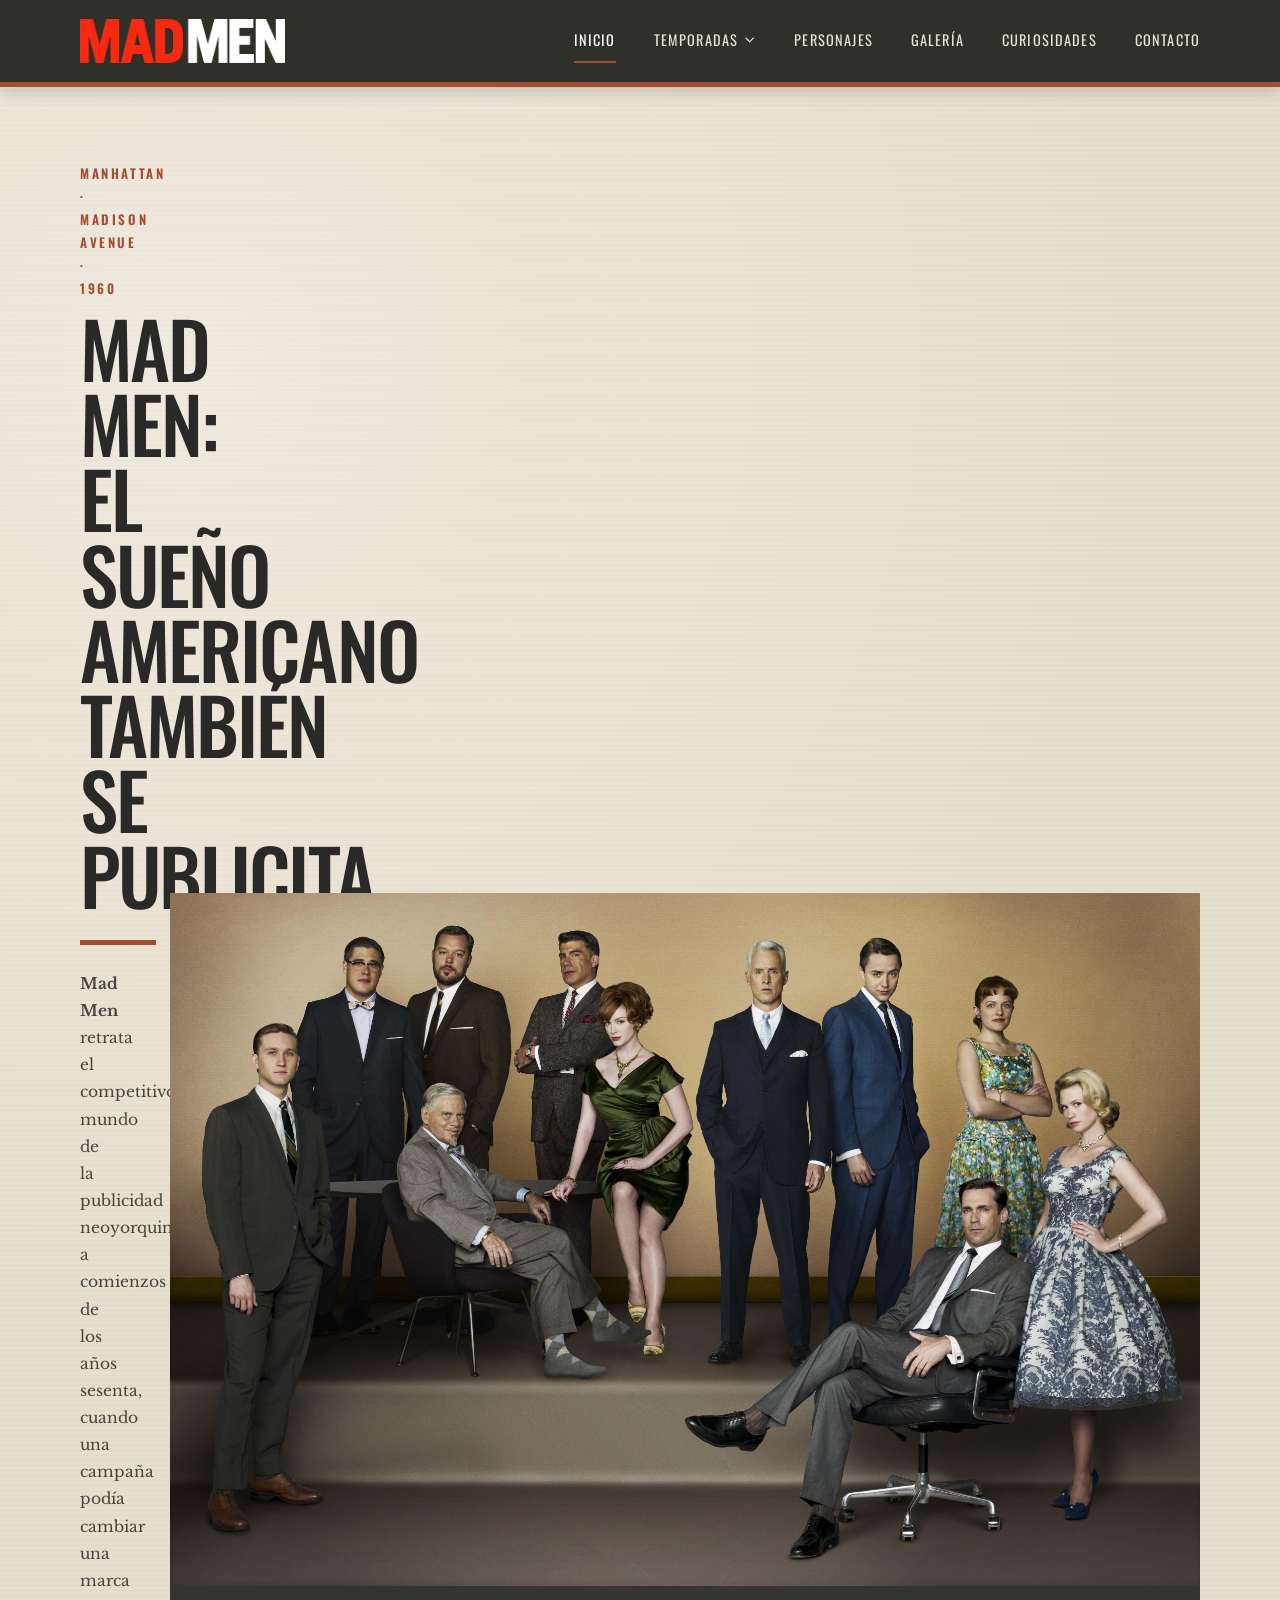
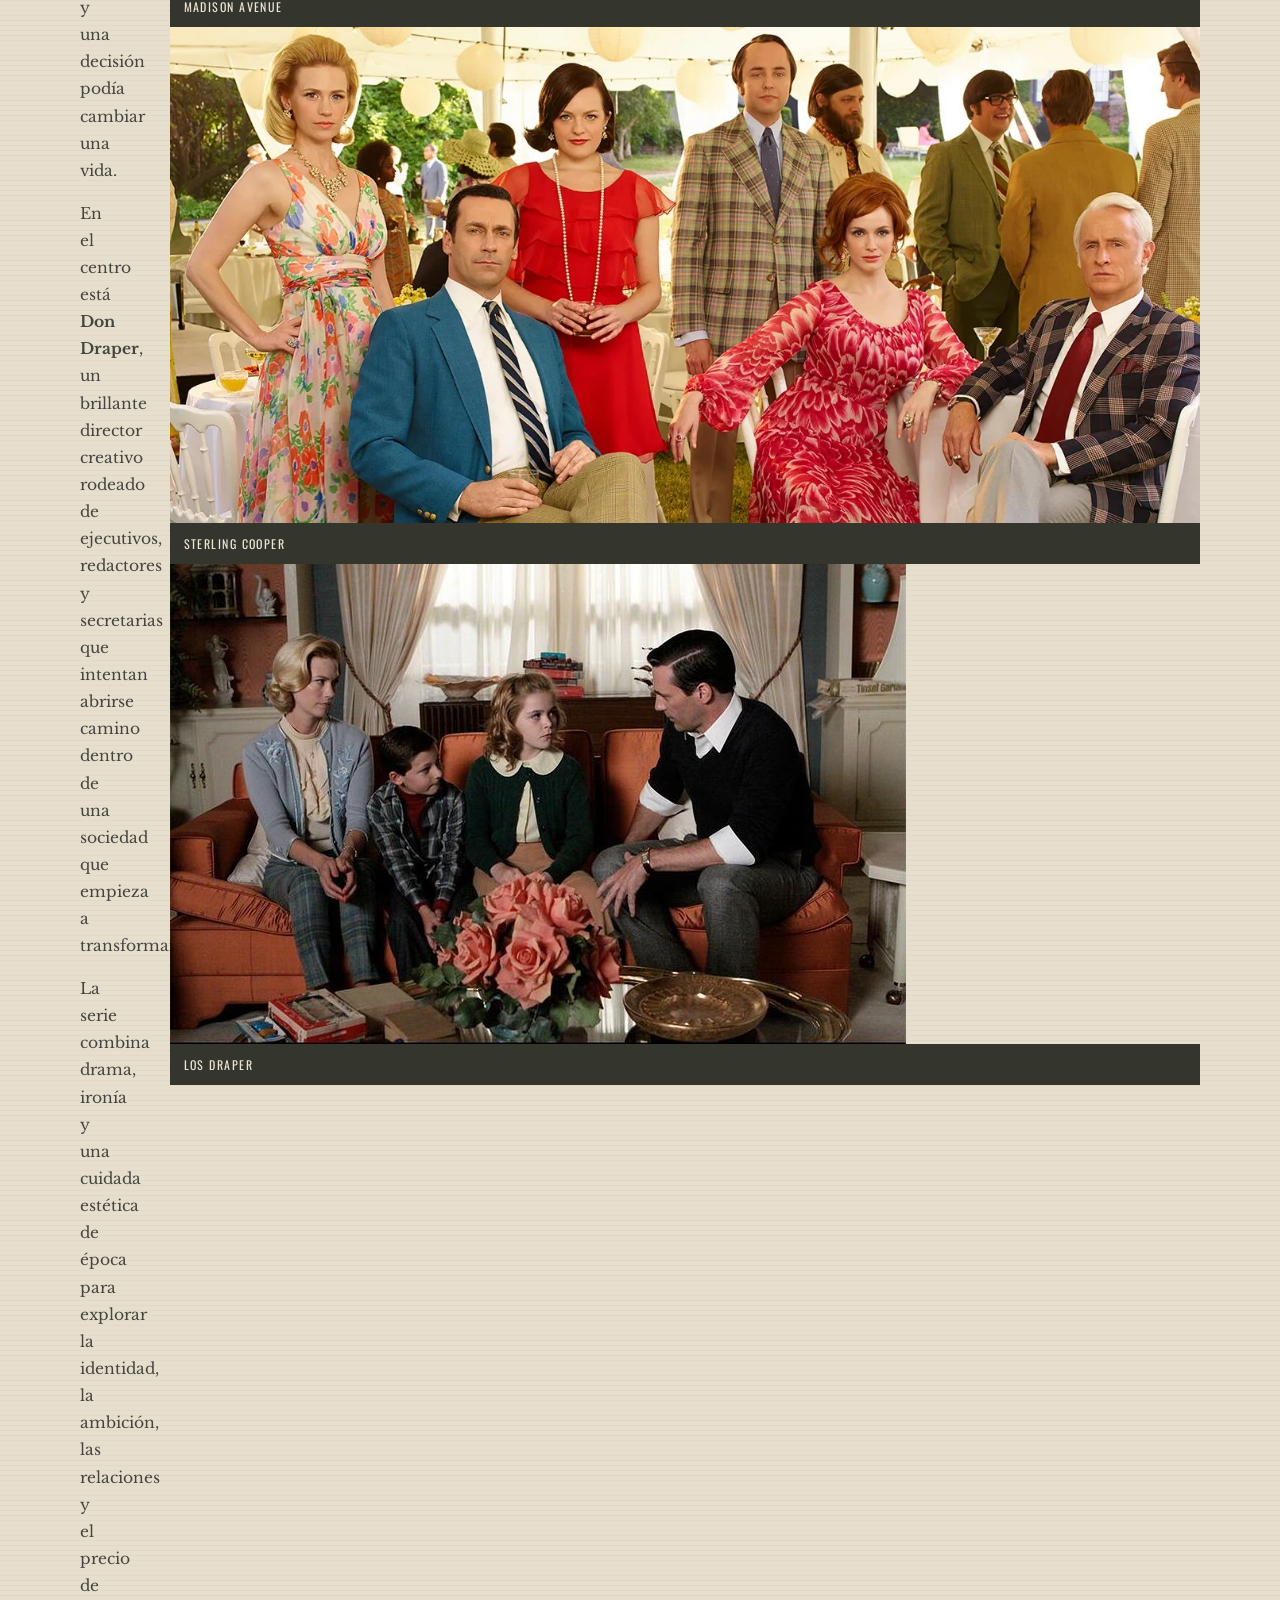
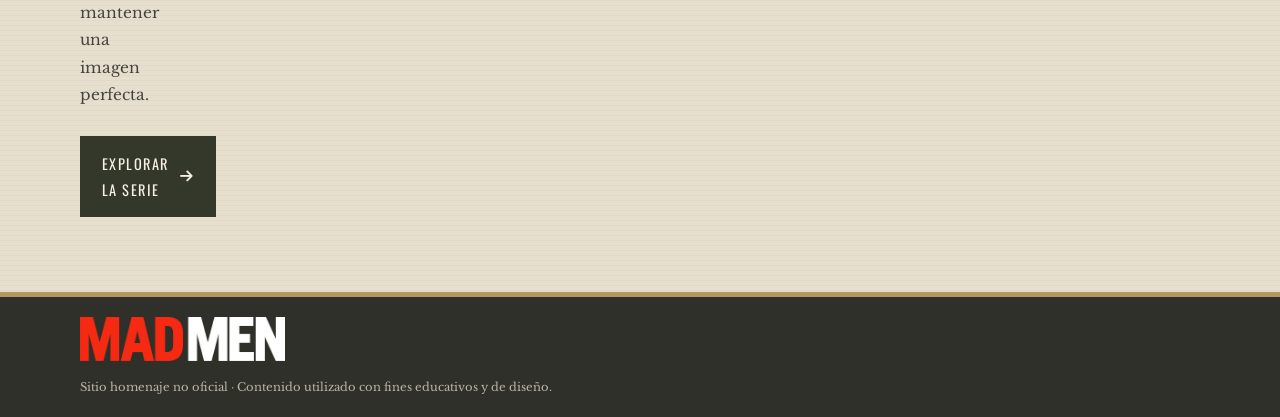
==== index.html @ 56389bc2 "recuperacion index" ====
<!DOCTYPE html>
<html lang="es">
<head>
  <meta charset="UTF-8">
  <meta name="viewport" content="width=device-width, initial-scale=1.0">
  <title>Mad Men - El sueño americano</title>
  <link rel="stylesheet" href="css/estilos.css">
  <link rel="stylesheet" href="https://cdnjs.cloudflare.com/ajax/libs/font-awesome/6.4.0/css/all.min.css">
  <link rel="preconnect" href="https://fonts.googleapis.com">
  <link rel="preconnect" href="https://fonts.gstatic.com" crossorigin>
  <link href="https://fonts.googleapis.com/css2?family=Libre+Baskerville:ital,wght@0,400;0,700;1,400&family=Oswald:wght@400;600&display=swap" rel="stylesheet">
</head>
<body>

<header class="site-header">
  <div class="container header-inner">
    <a class="brand" href="index.html" aria-label="Mad Men, volver al inicio">
      <img src="img/logo-mad-men.png" alt="Mad Men">
    </a>

    <button class="menu-toggle" type="button" aria-label="Abrir menú" aria-expanded="false">
      <i class="fa-solid fa-bars"></i>
    </button>

    <nav class="main-nav" aria-label="Navegación principal">
      <a href="index.html" class="active">Inicio</a>

      <div class="nav-dropdown">
        <a href="temporadas.html" class="season-nav-link">
          Temporadas <i class="fa-solid fa-chevron-down"></i>
        </a>
        <div class="season-submenu">
          <a href="temporada-1.html">Temporada 1</a>
          <a href="temporada-2.html">Temporada 2</a>
          <a href="temporada-3.html">Temporada 3</a>
          <a href="temporada-4.html">Temporada 4</a>
          <a href="temporada-5.html">Temporada 5</a>
          <a href="temporada-6.html">Temporada 6</a>
          <a href="temporada-7.html">Temporada 7</a>
        </div>
      </div>

      <a href="personajes.html">Personajes</a>
      <a href="galeria.html">Galería</a>
      <a href="curiosidades.html">Curiosidades</a>
      <a href="contacto.html">Contacto</a>
    </nav>
  </div>
</header>

<main>
  <section class="hero container">
    <div class="hero-copy">
      <p class="eyebrow">Manhattan · Madison Avenue · 1960</p>
      <h1>Mad Men: El sueño americano también se publicita</h1>
      <div class="rule"></div>

      <p><strong>Mad Men</strong> retrata el competitivo mundo de la publicidad neoyorquina a comienzos de los años sesenta, cuando una campaña podía cambiar una marca y una decisión podía cambiar una vida.</p>

      <p>En el centro está <strong>Don Draper</strong>, un brillante director creativo rodeado de ejecutivos, redactores y secretarias que intentan abrirse camino dentro de una sociedad que empieza a transformarse.</p>

      <p>La serie combina drama, ironía y una cuidada estética de época para explorar la identidad, la ambición, las relaciones y el precio de mantener una imagen perfecta.</p>

      <a class="button" href="temporadas.html">
        Explorar la serie <i class="fa-solid fa-arrow-right"></i>
      </a>
    </div>

    <div class="hero-photos">
      <div class="retro-photo photo-1">
        <img src="img/portada.jpg" alt="El elenco principal de Mad Men">
        <span class="image-caption">Madison Avenue</span>
      </div>

      <div class="retro-photo photo-2">
        <img src="img/imagenportada1.jpg" alt="Elenco de Mad Men en una fiesta">
        <span class="image-caption">Sterling Cooper</span>
      </div>

      <div class="retro-photo photo-3">
        <img src="img/imagenportada2.jpg" alt="Don Draper y su familia">
        <span class="image-caption">Los Draper</span>
      </div>
    </div>
  </section>
</main>

<footer class="site-footer">
  <div class="container footer-inner">
    <div><a class="brand" href="index.html" aria-label="Mad Men, volver al inicio">
      <img src="img/logo-mad-men.png" alt="Mad Men"></a>
      <p class="legal">Sitio homenaje no oficial · Contenido utilizado con fines educativos y de diseño.</p></div>
  </div>
</footer>

<script src="js/scripts.js"></script>
</body>
</html>
---- css/estilos.css ----
/* =========================================================
   MAD MEN — Estilos principales
   Maquetación responsive basada en Flexbox
   ========================================================= */

:root {
  --cream: #e7dfce;
  --paper: #f2ecdf;
  --ink: #292a27;
  --muted: #66645b;
  --olive: #4c513b;
  --olive-dark: #34382b;
  --brown: #665544;
  --rust: #a54d32;
  --gold: #b3975e;
  --line: rgba(41, 42, 39, .18);
  --shadow: 0 18px 40px rgba(38, 31, 23, .15);
}

* {
  box-sizing: border-box;
}

html {
  scroll-behavior: smooth;
}

body {
  margin: 0;
  color: var(--ink);
  background:
    radial-gradient(circle at 15% 10%, rgba(255,255,255,.34), transparent 28%),
    linear-gradient(rgba(80, 68, 48, .035) 1px, transparent 1px),
    var(--cream);
  background-size: auto, 100% 5px, auto;
  font-family: "Libre Baskerville", Georgia, serif;
  line-height: 1.75;
}

img {
  display: block;
  max-width: 100%;
}

a {
  color: inherit;
}

.container {
  width: min(1120px, calc(100% - 40px));
  margin-inline: auto;
}

/* Header */
.site-header {
  position: relative;
  z-index: 10;
  background: rgba(43, 45, 37, .98);
  border-bottom: 5px solid var(--rust);
  box-shadow: 0 4px 16px rgba(0,0,0,.18);
}

.header-inner {
  min-height: 82px;
  display: flex;
  align-items: center;
  justify-content: space-between;
  gap: 28px;
}

.brand {
  display: inline-flex;
  align-items: center;
  width: clamp(150px, 18vw, 225px);
  text-decoration: none;
  line-height: 0;
}

.brand img {
  display: block;
  width: 100%;
  height: auto;
  max-height: 55px;
  object-fit: contain;
}

.main-nav {
  display: flex;
  align-items: center;
  gap: clamp(18px, 3vw, 38px);
  font-family: "Oswald", Arial, sans-serif;
  text-transform: uppercase;
  letter-spacing: .08em;
  font-size: .9rem;
}

.main-nav a {
  color: #e8e0d0;
  text-decoration: none;
  padding: 8px 0;
  border-bottom: 2px solid transparent;
  transition: color .2s ease, border-color .2s ease;
}

.main-nav a:hover,
.main-nav a.active {
  color: #fff;
  border-color: var(--rust);
}

.nav-dropdown {
  position: relative;
}

.season-nav-link {
  display: inline-flex;
  align-items: center;
  gap: 7px;
  padding: 8px 0;
  color: #e8e0d0;
  border-bottom: 2px solid transparent;
  transition: color .2s ease, border-color .2s ease;
}

.season-nav-link i {
  font-size: .62rem;
  transition: transform .2s ease;
}

.nav-dropdown:hover .season-nav-link,
.nav-dropdown:focus-within .season-nav-link,
.nav-dropdown.is-current .season-nav-link {
  color: #fff;
  border-color: var(--rust);
}

.nav-dropdown:hover .season-nav-link i,
.nav-dropdown:focus-within .season-nav-link i {
  transform: rotate(180deg);
}

.season-submenu {
  position: absolute;
  top: 100%;
  left: 50%;
  z-index: 30;
  display: grid;
  min-width: 205px;
  padding: 8px;
  background: #2f3029;
  border-top: 3px solid var(--rust);
  box-shadow: 0 12px 28px rgba(0,0,0,.28);
  opacity: 0;
  visibility: hidden;
  pointer-events: none;
  transform: translate(-50%, -7px);
  transition: opacity .18s ease, transform .18s ease, visibility .18s ease;
}

.nav-dropdown:hover .season-submenu,
.nav-dropdown:focus-within .season-submenu {
  opacity: 1;
  visibility: visible;
  pointer-events: auto;
  transform: translate(-50%, 0);
}

.season-submenu a {
  display: block;
  padding: 10px 13px;
  color: #e8e0d0;
  border: 0;
  font-size: .78rem;
  letter-spacing: .08em;
  white-space: nowrap;
}

.season-submenu a:hover,
.season-submenu a.active {
  color: #fff;
  background: rgba(165, 77, 50, .82);
  border: 0;
}

.menu-toggle {
  display: none;
  border: 0;
  background: transparent;
  color: #eee7d8;
  font-size: 1.35rem;
  cursor: pointer;
}

/* Home */
.hero {
  min-height: calc(100vh - 82px);
  display: flex;
  align-items: center;
  gap: clamp(40px, 7vw, 90px);
  padding-top: 65px;
  padding-bottom: 65px;
}

.hero-copy,
.hero-image {
  flex: 1 1 0;
  min-width: 0;
}

.hero-copy {
  padding: 10px 0;
}

.eyebrow {
  margin: 0 0 10px;
  color: var(--rust);
  font-family: "Oswald", Arial, sans-serif;
  font-size: .82rem;
  font-weight: 600;
  text-transform: uppercase;
  letter-spacing: .2em;
}

h1,
h2,
.footer-title {
  font-family: "Oswald", Impact, sans-serif;
  text-transform: uppercase;
}

h1 {
  max-width: 680px;
  margin: 0;
  font-size: clamp(3rem, 6vw, 5.5rem);
  line-height: .98;
  letter-spacing: -.025em;
  font-weight: 500;
}

.hero-copy p:not(.eyebrow) {
  max-width: 660px;
  color: #45443e;
  font-size: .97rem;
}

.rule {
  width: 76px;
  height: 5px;
  margin: 28px 0 25px;
  background: var(--rust);
}

.button {
  display: inline-flex;
  align-items: center;
  gap: 11px;
  margin-top: 13px;
  padding: 13px 20px;
  color: #f6efe2;
  background: var(--olive-dark);
  border: 2px solid var(--olive-dark);
  font-family: "Oswald", Arial, sans-serif;
  font-size: .9rem;
  text-transform: uppercase;
  letter-spacing: .1em;
  text-decoration: none;
  cursor: pointer;
  transition: transform .2s ease, background .2s ease;
}

.button:hover {
  transform: translateY(-2px);
  background: var(--rust);
  border-color: var(--rust);
}

.hero-image {
  position: relative;
  box-shadow: var(--shadow);
  background: #3c3a32;
  transform: rotate(1.2deg);
}

.hero-image img {
  width: 100%;
  aspect-ratio: 4 / 3;
  object-fit: cover;
  filter: saturate(.78) sepia(.12) contrast(.95);
}

.image-caption {
  display: block;
  padding: 10px 14px;
  color: #eee5d5;
  background: #34352d;
  font-family: "Oswald", Arial, sans-serif;
  font-size: .75rem;
  letter-spacing: .12em;
  text-transform: uppercase;
}

/* Páginas internas */
.page {
  min-height: calc(100vh - 82px);
  padding: 72px 0;
}

.page-heading {
  margin-bottom: 42px;
}

.page-heading h1 {
  font-size: clamp(3rem, 6vw, 5rem);
  margin-bottom: 12px;
}

.page-heading > p:last-child {
  max-width: 720px;
  color: var(--muted);
}


/* =========================================================
   Personajes — diseño editorial retro
   ========================================================= */
.characters-page {
  padding-top: 48px;
  padding-bottom: 70px;
}

.character-feature {
  display: flex;
  align-items: stretch;
  gap: clamp(34px, 5vw, 58px);
  margin-bottom: 76px;
}

.character-portrait {
  position: relative;
  flex: 1 1 52%;
  min-width: 0;
  overflow: hidden;
  background: #3b372f;
  box-shadow: var(--shadow);
}

.character-portrait::after {
  content: "";
  position: absolute;
  inset: 0;
  pointer-events: none;
  background: linear-gradient(90deg, rgba(25,21,17,.08), transparent 35%, rgba(25,21,17,.05));
}

.character-portrait img {
  width: 100%;
  height: 100%;
  min-height: 480px;
  object-fit: cover;
  object-position: center top;
  filter: saturate(.82) sepia(.08) contrast(.98);
}

.portrait-label {
  position: absolute;
  z-index: 2;
  left: 0;
  bottom: 0;
  padding: 9px 14px;
  color: #eee5d5;
  background: rgba(47,48,41,.94);
  font-family: "Oswald", Arial, sans-serif;
  font-size: .72rem;
  letter-spacing: .14em;
  text-transform: uppercase;
}

.character-feature-copy {
  position: relative;
  flex: 1 1 48%;
  padding: 28px 8px 25px 0;
}

.character-feature-copy h1 {
  margin: 0;
  font-family: "Libre Baskerville", Georgia, serif;
  font-size: clamp(3.2rem, 6vw, 5.2rem);
  font-weight: 700;
  line-height: 1;
  letter-spacing: -.04em;
  text-transform: none;
}

.character-subtitle {
  margin: 8px 0 0;
  font-family: "Oswald", Arial, sans-serif;
  font-size: 1.05rem;
  text-transform: uppercase;
  letter-spacing: .22em;
}

.character-rule {
  width: 82px;
  height: 3px;
  margin: 20px 0 24px;
  background: var(--rust);
}

.character-feature-copy > p:not(.eyebrow):not(.character-subtitle) {
  max-width: 610px;
  color: #4c4941;
  font-size: .92rem;
}

.character-feature-copy blockquote {
  max-width: 520px;
  margin: 25px 0 0;
  padding: 17px 0 0;
  border-top: 1px solid var(--line);
  font-family: "Libre Baskerville", Georgia, serif;
  font-size: 1.05rem;
  font-style: italic;
}

.atomic-mark {
  position: absolute;
  top: -3px;
  left: -4px;
  width: 48px;
  height: 48px;
  transform: translateY(-2px);
  opacity: .95;
}

.atomic-mark::before,
.atomic-mark::after,
.atomic-mark span {
  content: "";
  position: absolute;
  left: 50%;
  top: 50%;
  width: 42px;
  height: 2px;
  background: var(--rust);
  transform-origin: center;
}

.atomic-mark::before { transform: translate(-50%, -50%) rotate(0deg); }
.atomic-mark::after { transform: translate(-50%, -50%) rotate(60deg); }
.atomic-mark span:nth-child(1) { transform: translate(-50%, -50%) rotate(120deg); }
.atomic-mark span:nth-child(2) { transform: translate(-50%, -50%) rotate(30deg); width: 5px; height: 5px; border-radius: 50%; }
.atomic-mark span:nth-child(3) { transform: translate(-50%, -50%) rotate(90deg); width: 5px; height: 5px; border-radius: 50%; }
.atomic-mark span:nth-child(4) { transform: translate(-50%, -50%) rotate(150deg); width: 5px; height: 5px; border-radius: 50%; }
.atomic-mark span:nth-child(5),
.atomic-mark span:nth-child(6) { display: none; }

.character-feature-copy .eyebrow {
  margin-top: 42px;
}

.character-group {
  margin-bottom: 62px;
}

.group-heading {
  display: flex;
  align-items: flex-end;
  gap: 16px;
  margin-bottom: 20px;
  padding-bottom: 10px;
  border-bottom: 1px solid var(--line);
}

.group-heading .eyebrow {
  margin-bottom: 3px;
}

.group-heading h2 {
  margin: 0;
  font-size: clamp(1.45rem, 2.5vw, 2rem);
  letter-spacing: .04em;
  line-height: 1.15;
}

.group-number {
  flex: 0 0 auto;
  color: var(--rust);
  font-family: "Oswald", Arial, sans-serif;
  font-size: 1.35rem;
  line-height: 1;
}

.characters-grid {
  display: flex;
  flex-wrap: wrap;
  gap: 14px;
}

.character-card {
  flex: 1 1 calc(20% - 14px);
  min-width: 170px;
  background: rgba(242,236,223,.56);
  border: 1px solid rgba(80,72,58,.18);
  transition: transform .2s ease, box-shadow .2s ease;
}

.character-card:hover {
  transform: translateY(-4px);
  box-shadow: 0 12px 26px rgba(38,31,23,.13);
}

.card-image,
.character-placeholder {
  width: 100%;
  aspect-ratio: 1 / 1.05;
  overflow: hidden;
  background: #4a463e;
}

.card-image img {
  width: 100%;
  height: 100%;
  object-fit: cover;
  object-position: center top;
  filter: saturate(.8) sepia(.1);
}

.character-placeholder {
  display: grid;
  place-items: center;
  color: #e8dfcf;
  background:
    linear-gradient(135deg, rgba(165,77,50,.16), transparent 45%),
    #4b4a42;
  font-family: "Oswald", Arial, sans-serif;
  font-size: clamp(2.3rem, 5vw, 3.7rem);
  letter-spacing: .06em;
}

.card-content {
  min-height: 86px;
  padding: 10px 10px 13px;
  text-align: center;
}

.card-content h3 {
  margin: 0 0 5px;
  font-family: "Libre Baskerville", Georgia, serif;
  font-size: .91rem;
  line-height: 1.25;
}

.card-content span {
  color: var(--muted);
  font-family: "Oswald", Arial, sans-serif;
  font-size: .62rem;
  letter-spacing: .14em;
  text-transform: uppercase;
}

.family-grid .character-card {
  flex-basis: calc(20% - 14px);
}

/* Temporadas */
.seasons-grid {
  display: flex;
  flex-wrap: wrap;
  gap: 18px;
}

.season-card {
  flex: 1 1 calc(33.333% - 18px);
  min-width: 260px;
  padding: 28px 25px 25px;
  border-top: 5px solid var(--olive);
  background: rgba(242, 236, 223, .74);
  box-shadow: 0 8px 25px rgba(49, 42, 31, .07);
}

.season-card span {
  color: var(--rust);
  font-family: "Oswald", Arial, sans-serif;
  font-size: 2.2rem;
  line-height: 1;
}

.season-card h2 {
  margin: 13px 0 8px;
  font-size: 1.45rem;
  letter-spacing: .03em;
}

.season-card p {
  margin: 0;
  color: var(--muted);
  font-size: .86rem;
  line-height: 1.7;
}

/* Galería */
.gallery-grid {
  display: flex;
  flex-wrap: wrap;
  align-items: flex-start;
  gap: 28px;
}

.gallery-item {
  flex: 1 1 320px;
  margin: 0;
  background: #34352d;
  box-shadow: var(--shadow);
}

.gallery-wide {
  flex: 2 1 650px;
}

.gallery-item img {
  width: 100%;
  height: 460px;
  object-fit: cover;
  filter: saturate(.78) sepia(.12);
}

.gallery-wide img {
  height: 460px;
}

.gallery-item:last-child img {
  object-position: center top;
}

.gallery-item figcaption {
  padding: 12px 15px;
  color: #eee5d5;
  font-family: "Oswald", Arial, sans-serif;
  font-size: .78rem;
  text-transform: uppercase;
  letter-spacing: .1em;
}

/* Contacto */
.contact-layout {
  display: flex;
  align-items: flex-start;
  gap: clamp(40px, 8vw, 100px);
}

.contact-copy,
.contact-form {
  flex: 1 1 0;
}

.contact-copy h1 {
  font-size: clamp(3.5rem, 7vw, 6rem);
}

.contact-copy > p:not(.eyebrow) {
  color: var(--muted);
  max-width: 520px;
}

.contact-note {
  display: flex;
  align-items: flex-start;
  gap: 13px;
  margin-top: 28px;
  padding: 17px;
  border-left: 4px solid var(--rust);
  background: rgba(242,236,223,.7);
  color: var(--muted);
  font-size: .82rem;
}

.contact-note i {
  margin-top: 5px;
  color: var(--rust);
}

.contact-form {
  padding: 32px;
  background: rgba(242,236,223,.78);
  border-top: 5px solid var(--olive);
  box-shadow: var(--shadow);
}

.contact-form label {
  display: block;
  margin-bottom: 6px;
  font-family: "Oswald", Arial, sans-serif;
  font-size: .8rem;
  letter-spacing: .1em;
  text-transform: uppercase;
}

.contact-form input,
.contact-form textarea {
  width: 100%;
  margin-bottom: 20px;
  padding: 12px 13px;
  color: var(--ink);
  background: #f7f1e6;
  border: 1px solid #bdb4a3;
  border-radius: 0;
  outline: none;
  font: inherit;
}

.contact-form input:focus,
.contact-form textarea:focus {
  border-color: var(--olive);
  box-shadow: 0 0 0 2px rgba(76,81,59,.12);
}

.contact-form .button {
  margin-top: 0;
}

.form-message {
  min-height: 24px;
  margin: 12px 0 0;
  color: var(--olive-dark);
  font-size: .82rem;
}

/* Footer */
.site-footer {
  color: #e9e1d1;
  background: #2f3029;
  border-top: 5px solid var(--gold);
}

.footer-inner {
  min-height: 105px;
  display: flex;
  align-items: center;
  justify-content: space-between;
  gap: 25px;
  padding: 20px 0;
}

.footer-title {
  margin: 0;
  color: #d45436;
  font-size: 1.35rem;
  line-height: 1;
}

.legal {
  margin: 8px 0 0;
  color: #bbb5a8;
  font-size: .72rem;
}

.social {
  display: flex;
  gap: 9px;
}

.social a {
  width: 38px;
  height: 38px;
  display: grid;
  place-items: center;
  color: #e9e1d1;
  border: 1px solid #66665c;
  text-decoration: none;
  transition: all .2s ease;
}

.social a:hover {
  color: #fff;
  background: var(--rust);
  border-color: var(--rust);
  transform: translateY(-2px);
}

/* Responsive */

@media (max-width: 980px) {
  .character-feature {
    gap: 32px;
  }

  .character-card,
  .family-grid .character-card {
    flex-basis: calc(33.333% - 14px);
  }
}

@media (max-width: 820px) {
  .header-inner {
    min-height: 70px;
  }

  .menu-toggle {
    display: block;
  }

  .main-nav {
    display: none;
    position: absolute;
    left: 0;
    right: 0;
    top: 70px;
    flex-direction: column;
    align-items: stretch;
    gap: 0;
    padding: 10px 20px 16px;
    background: #2f3029;
    border-bottom: 4px solid var(--rust);
  }

  .main-nav.open {
    display: flex;
  }

  .main-nav a {
    padding: 13px 4px;
  }

  .nav-dropdown {
    width: 100%;
  }

  .season-nav-link {
    width: 100%;
    justify-content: space-between;
    padding: 13px 4px;
  }

  /* En móvil, "Temporadas" abre el submenú al primer toque. */
  .season-submenu {
    display: none;
    position: static;
    min-width: 0;
    width: 100%;
    padding: 4px 0 8px 12px;
    background: transparent;
    border-top: 0;
    box-shadow: none;
    opacity: 1;
    visibility: visible;
    pointer-events: auto;
    transform: none;
  }

  .nav-dropdown.is-open .season-submenu {
    display: grid;
  }

  .nav-dropdown.is-open .season-nav-link {
    color: #fff;
    border-color: var(--rust);
  }

  .nav-dropdown.is-open .season-nav-link i {
    transform: rotate(180deg);
  }

  .season-submenu a {
    padding: 10px 13px;
    border-bottom: 1px solid rgba(232,224,208,.12);
    font-size: .76rem;
  }


  .character-feature {
    flex-direction: column;
    margin-bottom: 55px;
  }

  .character-portrait img {
    min-height: 0;
    aspect-ratio: 4 / 3;
  }

  .character-feature-copy {
    padding: 0;
  }

  .character-feature-copy h1 {
    font-size: clamp(3rem, 14vw, 4.5rem);
  }

  .character-card,
  .family-grid .character-card {
    flex-basis: calc(50% - 14px);
  }

  .hero {
    min-height: auto;
    flex-direction: column;
    align-items: stretch;
    padding-top: 48px;
    gap: 45px;
  }

  .hero-copy {
    order: 1;
  }

  .hero-image {
    order: 2;
    width: min(100%, 680px);
    margin-inline: auto;
  }

  .contact-layout {
    flex-direction: column;
  }

  .contact-form {
    width: 100%;
  }
}

@media (max-width: 560px) {
  .season-cover {
    height: 210px;
  }


  .characters-page {
    padding-top: 35px;
  }

  .character-card,
  .family-grid .character-card {
    flex-basis: 100%;
  }

  .character-placeholder,
  .card-image {
    aspect-ratio: 16 / 10;
  }

  .group-heading {
    align-items: flex-start;
  }

  .group-number {
    padding-top: 3px;
  }

  .container {
    width: min(100% - 28px, 1120px);
  }

  h1 {
    font-size: 3rem;
  }

  .hero-copy p:not(.eyebrow) {
    font-size: .9rem;
  }

  .season-card {
    min-width: 100%;
  }

  .character-card,
  .family-grid .character-card {
    min-width: 100%;
    flex-basis: 100%;
  }

  .group-heading {
    gap: 14px;
  }

  .gallery-item,
  .gallery-wide {
    flex-basis: 100%;
  }

  .gallery-item img,
  .gallery-wide img {
    height: auto;
    aspect-ratio: 3 / 2;
  }

  .gallery-item:last-child img {
    aspect-ratio: 2 / 3;
  }

  .footer-inner {
    flex-direction: column;
    align-items: flex-start;
  }

  .social {
    margin-top: 5px;
  }

  .contact-form {
    padding: 22px;
  }
}


/* =========================================================
   Personajes interactivos
   ========================================================= */
.character-card {
  appearance: none;
  padding: 0;
  color: inherit;
  font: inherit;
  text-align: center;
  cursor: pointer;
}

.character-card:focus-visible {
  outline: 3px solid var(--rust);
  outline-offset: 4px;
}

.character-card.is-active {
  transform: translateY(-4px);
  border-color: var(--rust);
  box-shadow: 0 12px 26px rgba(38,31,23,.16), inset 0 0 0 2px rgba(165,77,50,.18);
}

.character-card.is-active .character-placeholder,
.character-card.is-active .card-image {
  box-shadow: inset 0 -5px 0 var(--rust);
}

.card-content {
  display: block;
}

.card-content strong,
.card-content small {
  display: block;
}

.card-content strong {
  margin-bottom: 5px;
  font-family: "Libre Baskerville", Georgia, serif;
  font-size: .91rem;
  line-height: 1.25;
}

.card-content small {
  color: var(--muted);
  font-family: "Oswald", Arial, sans-serif;
  font-size: .62rem;
  letter-spacing: .14em;
  text-transform: uppercase;
}

.feature-placeholder {
  display: none;
  position: absolute;
  inset: 0;
  place-items: center;
  color: #eee5d5;
  background: radial-gradient(circle at 30% 25%, rgba(165,77,50,.2), transparent 35%), #4b4a42;
  font-family: "Oswald", Arial, sans-serif;
  font-size: clamp(5rem, 12vw, 9rem);
  letter-spacing: .06em;
}

.character-portrait.is-placeholder .feature-placeholder {
  display: grid;
}

.character-portrait.is-placeholder img {
  display: none;
}

.character-feature.is-switching .character-portrait,
.character-feature.is-switching .character-feature-copy {
  opacity: .25;
  transform: translateY(4px);
}

.character-portrait,
.character-feature-copy {
  transition: opacity .18s ease, transform .18s ease;
}

@media (max-width: 820px) {
  .character-feature {
    flex-direction: column;
  }

  .character-portrait img,
  .character-portrait {
    min-height: 0;
  }

  .character-portrait img {
    height: auto;
    aspect-ratio: 4 / 3;
  }
}


/* Logo PNG del header */
.brand img { width: clamp(145px, 18vw, 205px); height: auto; display: block; }

/* Ajuste de miniaturas: la imagen queda siempre contenida dentro de su ficha */
.character-card {
  min-width: 0;
  overflow: hidden;
  display: flex;
  flex-direction: column;
  align-items: stretch;
}

.character-card .card-image,
.character-card .character-placeholder {
  display: block;
  flex: 0 0 auto;
  width: 100%;
  height: 132px;
  aspect-ratio: auto;
  overflow: hidden;
}

.character-card .card-image img {
  display: block;
  width: 100%;
  height: 100%;
  max-width: 100%;
  object-fit: cover;
  object-position: center top;
}

.character-card .card-content {
  flex: 1 1 auto;
  min-height: 78px;
  width: 100%;
  overflow-wrap: anywhere;
}

@media (max-width: 1100px) {
  .character-card .card-image,
  .character-card .character-placeholder {
    height: 118px;
  }
}

@media (max-width: 820px) {
  .character-card .card-image,
  .character-card .character-placeholder {
    height: 145px;
  }
}

@media (max-width: 560px) {
  .character-card .card-image,
  .character-card .character-placeholder {
    height: 170px;
  }
}

/* =========================================================
   TEMPORADAS — navegación y listado de capítulos
   ========================================================= */

.season-links .season-card {
  color: inherit;
  text-decoration: none;
  position: relative;
  transition: transform .2s ease, box-shadow .2s ease, border-color .2s ease;
}

.season-links .season-card:hover {
  transform: translateY(-5px);
  box-shadow: 0 14px 30px rgba(49, 42, 31, .14);
  border-top-color: var(--rust);
}

.season-link {
  min-height: 255px;
  display: flex;
  flex-direction: column;
  overflow: hidden;
  padding: 0;
}

.season-cover {
  display: block;
  width: 100%;
  height: 190px;
  overflow: hidden;
  background: #ddd4c2;
  margin-bottom: 20px;
}

.season-cover img {
  display: block;
  width: 100%;
  height: 100%;
  object-fit: cover;
  object-position: center;
  transition: transform .35s ease;
}

.season-link:hover .season-cover img {
  transform: scale(1.035);
}

.season-link > .season-number,
.season-link > h2,
.season-link > p {
  margin-left: 24px;
  margin-right: 24px;
}

.season-link > .season-number {
  display: block;
  margin-bottom: 5px;
  color: var(--rust);
  font-family: "Oswald", Arial, sans-serif;
  font-size: .78rem;
  letter-spacing: .12em;
}

.season-link h2 {
  margin-bottom: 10px;
}

.season-link p {
  flex: 1 1 auto;
}


.season-arrow {
  display: block;
  margin: 20px 24px 24px auto;
  color: var(--rust);
  font-size: .9rem;
  transition: transform .25s ease;
}

.season-link:hover .season-arrow {
  transform: translateX(4px);
}

.season-detail-heading {
  margin-bottom: 35px;
}

.back-link {
  display: inline-flex;
  align-items: center;
  gap: 8px;
  margin-bottom: 30px;
  color: var(--muted);
  font-family: "Oswald", Arial, sans-serif;
  font-size: .75rem;
  text-transform: uppercase;
  letter-spacing: .12em;
  text-decoration: none;
}

.back-link:hover {
  color: var(--rust);
}

.season-title-row {
  display: flex;
  align-items: flex-end;
  justify-content: space-between;
  gap: 30px;
}

.season-title-row h1 {
  margin: 0;
}

.season-stamp {
  min-width: 105px;
  height: 105px;
  display: flex;
  flex-direction: column;
  align-items: center;
  justify-content: center;
  border: 1px solid var(--line);
  background: rgba(242, 236, 223, .55);
}

.season-stamp span {
  color: var(--rust);
  font-family: "Oswald", Arial, sans-serif;
  font-size: 2.5rem;
  line-height: 1;
}

.season-stamp small {
  margin-top: 7px;
  color: var(--muted);
  font-family: "Oswald", Arial, sans-serif;
  font-size: .6rem;
  letter-spacing: .14em;
}

.season-detail-heading > p:last-child {
  max-width: 760px;
  color: var(--muted);
}

.episodes-panel {
  background: rgba(242, 236, 223, .68);
  border-top: 5px solid var(--olive);
  box-shadow: 0 10px 28px rgba(49, 42, 31, .08);
}

.episodes-header,
.episode-item {
  display: flex;
  align-items: center;
}

.episodes-header {
  min-height: 45px;
  padding: 0 24px;
  color: #eee5d5;
  background: var(--olive-dark);
  font-family: "Oswald", Arial, sans-serif;
  font-size: .68rem;
  letter-spacing: .15em;
  text-transform: uppercase;
}

.episodes-header span:first-child {
  width: 78px;
}

.episodes-list {
  list-style: none;
  padding: 0;
  margin: 0;
}

.episode-item {
  min-height: 62px;
  padding: 8px 24px;
  border-bottom: 1px solid var(--line);
  gap: 22px;
  transition: background .2s ease, padding-left .2s ease;
}

.episode-item:last-child {
  border-bottom: 0;
}

.episode-item:hover {
  padding-left: 29px;
  background: rgba(165, 77, 50, .055);
}

.episode-number {
  flex: 0 0 56px;
  color: var(--rust);
  font-family: "Oswald", Arial, sans-serif;
  font-size: 1rem;
  letter-spacing: .04em;
}

.episode-title {
  color: var(--ink);
  font-family: "Libre Baskerville", Georgia, serif;
  font-size: .91rem;
}

/* Episodio destacado */
.episode-featured {
  align-items: center;
  padding: 18px 24px;
  gap: 22px;
  background: rgba(255, 252, 244, .7);
}

.episode-featured:hover {
  padding-left: 24px;
  background: rgba(255, 252, 244, .7);
}

.episode-featured-content {
  flex: 1;
  min-width: 0;
}

.episode-featured-info {
  min-width: 0;
}

.episode-details {
  width: 100%;
}

.episode-details .episode-title {
  display: flex;
  align-items: center;
  justify-content: space-between;
  gap: 18px;
  width: 100%;
  cursor: pointer;
  color: var(--ink);
  font-family: "Libre Baskerville", Georgia, serif;
  font-size: .91rem;
  font-weight: 400;
  line-height: 1.5;
  list-style: none;
  transition: color .2s ease;
}

.episode-details .episode-title::-webkit-details-marker {
  display: none;
}

.episode-details .episode-title::marker {
  display: none;
}

.episode-details .episode-title:hover {
  color: var(--ink);
}

.episode-details .episode-title i {
  flex: 0 0 auto;
  font-size: .72rem;
  color: var(--rust);
  transition: transform .2s ease;
}

.episode-details[open] .episode-title i {
  transform: rotate(180deg);
}

.episode-summary {
  display: grid;
  grid-template-columns: 220px 1fr;
  align-items: center;
  gap: 22px;
  margin: 14px 0 0;
  padding-top: 14px;
  border-top: 1px solid var(--line);
}

.episode-summary-image {
  width: 220px;
  height: 145px;
  overflow: hidden;
  background: #d7cfbf;
}

.episode-summary-image img {
  display: block;
  width: 100%;
  height: 100%;
  object-fit: cover;
}

.episode-summary p {
  margin: 0;
  color: var(--muted);
  font-family: "Libre Baskerville", Georgia, serif;
  font-size: .88rem;
  line-height: 1.8;
}

@media (max-width: 760px) {
  .episode-summary {
    grid-template-columns: 170px 1fr;
    gap: 18px;
  }

  .episode-summary-image {
    width: 170px;
    height: 115px;
  }
}

@media (max-width: 560px) {
  .episode-featured {
    padding: 16px 14px;
    gap: 12px;
  }

  .episode-featured .episode-number {
    flex: 0 0 42px;
  }

  .episode-details .episode-title {
    font-size: .78rem;
    gap: 10px;
  }

  .episode-summary {
    grid-template-columns: 1fr;
    gap: 12px;
    margin-top: 10px;
    padding-top: 10px;
  }

  .episode-summary-image {
    width: 100%;
    max-width: 360px;
    height: 170px;
  }

  .episode-summary p {
    font-size: .76rem;
    line-height: 1.65;
  }
}

.season-pager {
  display: flex;
  align-items: center;
  justify-content: space-between;
  gap: 20px;
  margin-top: 28px;
}

.season-nav {
  display: inline-flex;
  align-items: center;
  gap: 8px;
  color: var(--muted);
  font-family: "Oswald", Arial, sans-serif;
  font-size: .73rem;
  letter-spacing: .1em;
  text-transform: uppercase;
  text-decoration: none;
}

.season-nav:hover {
  color: var(--rust);
}

.season-nav.all {
  color: var(--ink);
  padding: 9px 15px;
  border: 1px solid var(--line);
}

.season-nav.all:hover {
  border-color: var(--rust);
}

@media (max-width: 560px) {
  .season-title-row {
    align-items: flex-start;
  }

  .season-stamp {
    min-width: 78px;
    width: 78px;
    height: 78px;
  }

  .season-stamp span {
    font-size: 2rem;
  }

  .episodes-header {
    padding: 0 14px;
  }

  .episodes-header span:first-child {
    width: 48px;
  }

  .episode-item {
    min-height: 58px;
    padding: 8px 14px;
    gap: 10px;
  }

  .episode-item:hover {
    padding-left: 18px;
  }

  .episode-number {
    flex-basis: 38px;
    font-size: .85rem;
  }

  .episode-title {
    font-size: .78rem;
    line-height: 1.45;
  }

  .season-pager {
    flex-wrap: wrap;
    justify-content: center;
  }
}


/* Curiosidades */
.curiosities-page {
  padding-bottom: 70px;
}

.curiosities-heading {
  margin-bottom: 42px;
}

.curiosities-heading h1 {
  font-size: clamp(3.2rem, 7vw, 6rem);
}

.curiosities-heading > p:last-child {
  max-width: 720px;
  color: var(--muted);
  font-size: .95rem;
}

.curiosities-grid {
  display: flex;
  flex-wrap: wrap;
  gap: 18px;
}

.curiosity-card {
  position: relative;
  flex: 1 1 calc(50% - 18px);
  min-width: 300px;
  display: flex;
  gap: 20px;
  padding: 27px 27px 29px;
  background: rgba(242,236,223,.76);
  border-top: 4px solid var(--olive);
  box-shadow: 0 8px 25px rgba(49,42,31,.07);
  transition: transform .2s ease, box-shadow .2s ease, border-color .2s ease;
}

.curiosity-card:hover {
  transform: translateY(-4px);
  border-color: var(--rust);
  box-shadow: 0 14px 30px rgba(49,42,31,.12);
}

.curiosity-card-featured {
  flex-basis: 100%;
  border-top-color: var(--rust);
  background: rgba(242,236,223,.9);
}

.curiosity-number {
  flex: 0 0 48px;
  color: var(--rust);
  font-family: "Oswald", Arial, sans-serif;
  font-size: 2rem;
  line-height: 1;
  letter-spacing: .04em;
}

.curiosity-content {
  min-width: 0;
}

.curiosity-kicker {
  margin: 0 0 7px;
  color: var(--rust);
  font-family: "Oswald", Arial, sans-serif;
  font-size: .68rem;
  font-weight: 600;
  letter-spacing: .16em;
  text-transform: uppercase;
}

.curiosity-content h2 {
  margin: 0 0 12px;
  font-size: clamp(1.3rem, 2.2vw, 1.75rem);
  line-height: 1.15;
  letter-spacing: .02em;
}

.curiosity-content p:last-child {
  margin: 0;
  color: var(--muted);
  font-size: .84rem;
  line-height: 1.8;
}

.curiosities-note {
  display: flex;
  align-items: flex-start;
  gap: 14px;
  margin-top: 30px;
  padding: 19px 21px;
  border-left: 4px solid var(--gold);
  background: rgba(242,236,223,.64);
}

.curiosities-note i {
  margin-top: 5px;
  color: var(--gold);
}

.curiosities-note p {
  margin: 0;
  color: var(--muted);
  font-size: .78rem;
  line-height: 1.7;
}

@media (max-width: 760px) {
  .curiosity-card,
  .curiosity-card-featured {
    flex-basis: 100%;
  }
}

@media (max-width: 560px) {
  .curiosities-page {
    padding-bottom: 45px;
  }

  .curiosity-card {
    min-width: 100%;
    gap: 14px;
    padding: 21px 18px 23px;
  }

  .curiosity-number {
    flex-basis: 38px;
    font-size: 1.55rem;
  }

  .curiosity-content h2 {
    font-size: 1.2rem;
  }

  .curiosity-content p:last-child {
    font-size: .77rem;
    line-height: 1.7;
  }
}
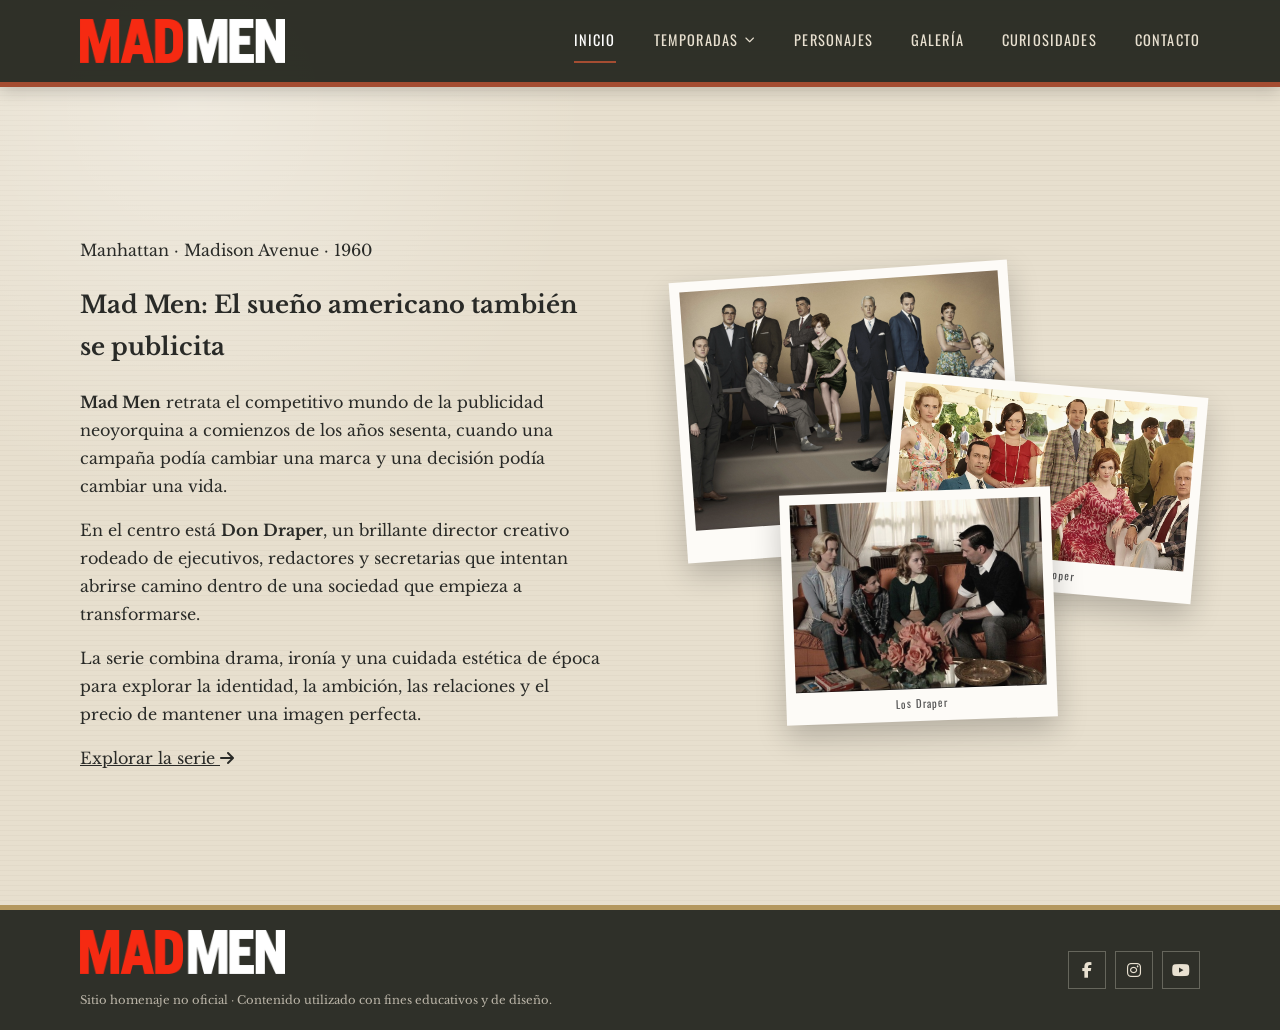
==== commit 96345c04: "footer update" ====
--- a/index.html
+++ b/index.html
@@ -90,6 +90,18 @@
     <div><a class="brand" href="index.html" aria-label="Mad Men, volver al inicio">
       <img src="img/logo-mad-men.png" alt="Mad Men"></a>
       <p class="legal">Sitio homenaje no oficial · Contenido utilizado con fines educativos y de diseño.</p></div>
+
+      <div class="social">
+      <a href="https://www.facebook.com/MadMen" target="_blank" rel="noopener noreferrer" aria-label="Facebook">
+        <i class="fa-brands fa-facebook-f"></i>
+      </a>
+      <a href="https://www.instagram.com/madmen_amc/" target="_blank" rel="noopener noreferrer" aria-label="Instagram">
+        <i class="fa-brands fa-instagram"></i>
+      </a>
+      <a href="https://www.youtube.com/@amcplus" target="_blank" rel="noopener noreferrer" aria-label="YouTube">
+        <i class="fa-brands fa-youtube"></i>
+      </a>
+    </div>
   </div>
 </footer>
 
--- a/css/estilos.css
+++ b/css/estilos.css
@@ -191,112 +191,109 @@
   cursor: pointer;
 }
 
-/* Home */
+/* Home / Hero */
 .hero {
   min-height: calc(100vh - 82px);
   display: flex;
   align-items: center;
-  gap: clamp(40px, 7vw, 90px);
-  padding-top: 65px;
-  padding-bottom: 65px;
-}
-
-.hero-copy,
-.hero-image {
+  gap: clamp(40px, 6vw, 80px);
+  padding: 60px 0;
+}
+
+.hero-copy {
   flex: 1 1 0;
   min-width: 0;
 }
 
-.hero-copy {
-  padding: 10px 0;
-}
-
-.eyebrow {
-  margin: 0 0 10px;
-  color: var(--rust);
-  font-family: "Oswald", Arial, sans-serif;
-  font-size: .82rem;
-  font-weight: 600;
-  text-transform: uppercase;
-  letter-spacing: .2em;
-}
-
-h1,
-h2,
-.footer-title {
-  font-family: "Oswald", Impact, sans-serif;
-  text-transform: uppercase;
-}
-
-h1 {
-  max-width: 680px;
-  margin: 0;
-  font-size: clamp(3rem, 6vw, 5.5rem);
-  line-height: .98;
-  letter-spacing: -.025em;
-  font-weight: 500;
-}
-
-.hero-copy p:not(.eyebrow) {
-  max-width: 660px;
-  color: #45443e;
-  font-size: .97rem;
-}
-
-.rule {
-  width: 76px;
-  height: 5px;
-  margin: 28px 0 25px;
-  background: var(--rust);
-}
-
-.button {
-  display: inline-flex;
-  align-items: center;
-  gap: 11px;
-  margin-top: 13px;
-  padding: 13px 20px;
-  color: #f6efe2;
-  background: var(--olive-dark);
-  border: 2px solid var(--olive-dark);
-  font-family: "Oswald", Arial, sans-serif;
-  font-size: .9rem;
-  text-transform: uppercase;
-  letter-spacing: .1em;
-  text-decoration: none;
-  cursor: pointer;
-  transition: transform .2s ease, background .2s ease;
-}
-
-.button:hover {
-  transform: translateY(-2px);
-  background: var(--rust);
-  border-color: var(--rust);
-}
-
-.hero-image {
+/* =========================================================
+   Efecto de fotografías retro / "tiradas" en el Hero
+   ========================================================= */
+.hero-photos {
   position: relative;
-  box-shadow: var(--shadow);
-  background: #3c3a32;
-  transform: rotate(1.2deg);
-}
-
-.hero-image img {
+  flex: 1 1 0;
+  min-width: 0;
+  min-height: 450px;
+}
+
+.retro-photo {
+  position: absolute;
+  background: #fdfbf7;
+  padding: 10px 10px 32px 10px;
+  box-shadow: 0 12px 30px rgba(0, 0, 0, 0.22);
+  transition: transform 0.3s ease, z-index 0.3s ease;
+}
+
+.retro-photo img {
+  display: block;
   width: 100%;
-  aspect-ratio: 4 / 3;
   object-fit: cover;
   filter: saturate(.78) sepia(.12) contrast(.95);
 }
 
-.image-caption {
-  display: block;
-  padding: 10px 14px;
-  color: #eee5d5;
-  background: #34352d;
-  font-family: "Oswald", Arial, sans-serif;
-  font-size: .75rem;
-  letter-spacing: .12em;
-  text-transform: uppercase;
+.retro-photo .image-caption {
+  position: absolute;
+  bottom: 8px;
+  left: 10px;
+  right: 10px;
+  padding: 0;
+  background: transparent;
+  color: #555;
+  font-family: "Oswald", Arial, sans-serif;
+  font-size: .68rem;
+  letter-spacing: .1em;
+  text-align: center;
+}
+
+/* Posicionamiento y rotación individual para las 3 fotos */
+.photo-1 {
+  width: 65%;
+  top: 0;
+  left: 0;
+  transform: rotate(-4deg);
+  z-index: 1;
+}
+
+.photo-1 img {
+  aspect-ratio: 4 / 3;
+}
+
+.photo-2 {
+  width: 60%;
+  top: 25%;
+  right: 0;
+  transform: rotate(5deg);
+  z-index: 2;
+}
+
+.photo-2 img {
+  aspect-ratio: 16 / 9;
+}
+
+.photo-3 {
+  width: 52%;
+  bottom: 0;
+  left: 20%;
+  transform: rotate(-2deg);
+  z-index: 3;
+}
+
+.photo-3 img {
+  aspect-ratio: 4 / 3;
+}
+
+/* Efecto al pasar el cursor: la foto pasa al frente y se endereza */
+.retro-photo:hover {
+  transform: rotate(0deg) scale(1.04);
+  z-index: 10;
+}
+
+/* Ajuste responsive para pantallas chicas */
+@media (max-width: 820px) {
+  .hero-photos {
+    min-height: 350px;
+    width: min(100%, 450px);
+    margin-inline: auto;
+  }
 }
 
 /* Páginas internas */
@@ -319,10 +316,7 @@
   color: var(--muted);
 }
 
-
-/* =========================================================
-   Personajes — diseño editorial retro
-   ========================================================= */
+/* Personajes — diseño editorial retro */
 .characters-page {
   padding-top: 48px;
   padding-bottom: 70px;
@@ -602,34 +596,33 @@
 .gallery-grid {
   display: flex;
   flex-wrap: wrap;
-  align-items: flex-start;
+  align-items: stretch;
   gap: 28px;
 }
 
 .gallery-item {
-  flex: 1 1 320px;
+  flex: 1 1 calc(33.333% - 28px);
+  min-width: 280px;
   margin: 0;
   background: #34352d;
   box-shadow: var(--shadow);
-}
-
-.gallery-wide {
-  flex: 2 1 650px;
+  display: flex;
+  flex-direction: column;
+  cursor: pointer;
+  transition: transform 0.3s ease;
+}
+
+.gallery-item:hover {
+  transform: translateY(-4px);
 }
 
 .gallery-item img {
   width: 100%;
-  height: 460px;
+  height: 280px;
+  aspect-ratio: 16 / 9;
   object-fit: cover;
-  filter: saturate(.78) sepia(.12);
-}
-
-.gallery-wide img {
-  height: 460px;
-}
-
-.gallery-item:last-child img {
-  object-position: center top;
+  object-position: center;
+  display: block;
 }
 
 .gallery-item figcaption {
@@ -639,6 +632,141 @@
   font-size: .78rem;
   text-transform: uppercase;
   letter-spacing: .1em;
+  background: #34352d;
+}
+
+/* Lightbox */
+.lightbox {
+  position: fixed;
+  inset: 0;
+  background: rgba(0, 0, 0, 0.85);
+  display: flex;
+  align-items: center;
+  justify-content: center;
+  z-index: 1000;
+  opacity: 0;
+  visibility: hidden;
+  transition: opacity 0.3s ease, visibility 0.3s ease;
+  padding: 20px;
+}
+
+.lightbox.active {
+  opacity: 1;
+  visibility: visible;
+}
+
+.lightbox-content {
+  position: relative;
+  max-width: 90vw;
+  max-height: 90vh;
+  display: flex;
+  flex-direction: column;
+  background: #1a1a1a;
+  border-radius: 4px;
+  overflow: hidden;
+  box-shadow: 0 10px 30px rgba(0,0,0,0.5);
+}
+
+.lightbox-img {
+  max-width: 100%;
+  max-height: 75vh;
+  object-fit: contain;
+  display: block;
+  background: #000;
+}
+
+.lightbox-close {
+  position: absolute;
+  top: 10px;
+  right: 15px;
+  background: rgba(0, 0, 0, 0.6);
+  color: #fff;
+  border: none;
+  font-size: 2rem;
+  width: 40px;
+  height: 40px;
+  border-radius: 50%;
+  cursor: pointer;
+  z-index: 10;
+  display: flex;
+  align-items: center;
+  justify-content: center;
+  transition: background 0.2s;
+}
+
+.lightbox-close:hover {
+  background: rgba(255, 255, 255, 0.2);
+}
+
+.lightbox-footer {
+  padding: 15px 20px;
+  display: flex;
+  justify-content: space-between;
+  align-items: center;
+  background: #262622;
+  gap: 20px;
+  flex-wrap: wrap;
+}
+
+.lightbox-caption {
+  color: #eee5d5;
+  font-family: "Oswald", Arial, sans-serif;
+  font-size: 0.9rem;
+  letter-spacing: 0.05em;
+  margin: 0;
+  text-transform: uppercase;
+}
+
+.lightbox-download {
+  background: #b54a32;
+  color: #fff;
+  padding: 8px 16px;
+  border-radius: 2px;
+  font-family: "Oswald", Arial, sans-serif;
+  font-size: 0.8rem;
+  text-decoration: none;
+  text-transform: uppercase;
+  letter-spacing: 0.08em;
+  display: inline-flex;
+  align-items: center;
+  gap: 8px;
+  transition: background 0.2s;
+}
+
+.lightbox-download:hover {
+  background: #933924;
+}
+
+.lightbox-btn {
+  position: absolute;
+  top: 50%;
+  transform: translateY(-50%);
+  background: rgba(0, 0, 0, 0.6);
+  color: #fff;
+  border: none;
+  font-size: 1.2rem;
+  width: 45px;
+  height: 45px;
+  border-radius: 50%;
+  cursor: pointer;
+  z-index: 10;
+  display: flex;
+  align-items: center;
+  justify-content: center;
+  transition: background 0.2s, transform 0.2s;
+}
+
+.lightbox-btn:hover {
+  background: rgba(255, 255, 255, 0.2);
+  transform: translateY(-50%) scale(1.05);
+}
+
+.lightbox-prev {
+  left: 15px;
+}
+
+.lightbox-next {
+  right: 15px;
 }
 
 /* Contacto */
@@ -778,7 +906,6 @@
 }
 
 /* Responsive */
-
 @media (max-width: 980px) {
   .character-feature {
     gap: 32px;
@@ -831,41 +958,34 @@
     padding: 13px 4px;
   }
 
-  /* En móvil, "Temporadas" abre el submenú al primer toque. */
   .season-submenu {
+    position: static;
     display: none;
-    position: static;
-    min-width: 0;
-    width: 100%;
-    padding: 4px 0 8px 12px;
-    background: transparent;
-    border-top: 0;
-    box-shadow: none;
     opacity: 1;
     visibility: visible;
     pointer-events: auto;
     transform: none;
-  }
-
+    box-shadow: none;
+    background: #383932;
+    padding: 10px 15px 10px 25px;
+    border-top: none;
+  }
+
+  /* Se despliega en forma de lista vertical al hacer clic */
   .nav-dropdown.is-open .season-submenu {
-    display: grid;
-  }
-
-  .nav-dropdown.is-open .season-nav-link {
-    color: #fff;
-    border-color: var(--rust);
-  }
-
-  .nav-dropdown.is-open .season-nav-link i {
-    transform: rotate(180deg);
+    display: flex;
+    flex-direction: column;
   }
 
   .season-submenu a {
-    padding: 10px 13px;
-    border-bottom: 1px solid rgba(232,224,208,.12);
-    font-size: .76rem;
-  }
-
+    display: block;
+    padding: 12px 15px;
+    color: #ffffff !important; /* Forzamos el color blanco visible */
+    font-size: .85rem;
+    white-space: normal;
+    border: none;
+    background: transparent;
+  }
 
   .character-feature {
     flex-direction: column;
@@ -902,9 +1022,10 @@
     order: 1;
   }
 
-  .hero-image {
+  .hero-photos {
     order: 2;
-    width: min(100%, 680px);
+    min-height: 350px;
+    width: min(100%, 450px);
     margin-inline: auto;
   }
 
@@ -922,7 +1043,6 @@
     height: 210px;
   }
 
-
   .characters-page {
     padding-top: 35px;
   }
@@ -930,6 +1050,7 @@
   .character-card,
   .family-grid .character-card {
     flex-basis: 100%;
+    min-width: 100%;
   }
 
   .character-placeholder,
@@ -939,6 +1060,7 @@
 
   .group-heading {
     align-items: flex-start;
+    gap: 14px;
   }
 
   .group-number {
@@ -961,29 +1083,13 @@
     min-width: 100%;
   }
 
-  .character-card,
-  .family-grid .character-card {
-    min-width: 100%;
+  .gallery-item {
     flex-basis: 100%;
   }
 
-  .group-heading {
-    gap: 14px;
-  }
-
-  .gallery-item,
-  .gallery-wide {
-    flex-basis: 100%;
-  }
-
-  .gallery-item img,
-  .gallery-wide img {
+  .gallery-item img {
     height: auto;
     aspect-ratio: 3 / 2;
-  }
-
-  .gallery-item:last-child img {
-    aspect-ratio: 2 / 3;
   }
 
   .footer-inner {
@@ -1000,10 +1106,7 @@
   }
 }
 
-
-/* =========================================================
-   Personajes interactivos
-   ========================================================= */
+/* Personajes interactivos y logotipos */
 .character-card {
   appearance: none;
   padding: 0;
@@ -1011,6 +1114,11 @@
   font: inherit;
   text-align: center;
   cursor: pointer;
+  min-width: 0;
+  overflow: hidden;
+  display: flex;
+  flex-direction: column;
+  align-items: stretch;
 }
 
 .character-card:focus-visible {
@@ -1022,95 +1130,6 @@
   transform: translateY(-4px);
   border-color: var(--rust);
   box-shadow: 0 12px 26px rgba(38,31,23,.16), inset 0 0 0 2px rgba(165,77,50,.18);
-}
-
-.character-card.is-active .character-placeholder,
-.character-card.is-active .card-image {
-  box-shadow: inset 0 -5px 0 var(--rust);
-}
-
-.card-content {
-  display: block;
-}
-
-.card-content strong,
-.card-content small {
-  display: block;
-}
-
-.card-content strong {
-  margin-bottom: 5px;
-  font-family: "Libre Baskerville", Georgia, serif;
-  font-size: .91rem;
-  line-height: 1.25;
-}
-
-.card-content small {
-  color: var(--muted);
-  font-family: "Oswald", Arial, sans-serif;
-  font-size: .62rem;
-  letter-spacing: .14em;
-  text-transform: uppercase;
-}
-
-.feature-placeholder {
-  display: none;
-  position: absolute;
-  inset: 0;
-  place-items: center;
-  color: #eee5d5;
-  background: radial-gradient(circle at 30% 25%, rgba(165,77,50,.2), transparent 35%), #4b4a42;
-  font-family: "Oswald", Arial, sans-serif;
-  font-size: clamp(5rem, 12vw, 9rem);
-  letter-spacing: .06em;
-}
-
-.character-portrait.is-placeholder .feature-placeholder {
-  display: grid;
-}
-
-.character-portrait.is-placeholder img {
-  display: none;
-}
-
-.character-feature.is-switching .character-portrait,
-.character-feature.is-switching .character-feature-copy {
-  opacity: .25;
-  transform: translateY(4px);
-}
-
-.character-portrait,
-.character-feature-copy {
-  transition: opacity .18s ease, transform .18s ease;
-}
-
-@media (max-width: 820px) {
-  .character-feature {
-    flex-direction: column;
-  }
-
-  .character-portrait img,
-  .character-portrait {
-    min-height: 0;
-  }
-
-  .character-portrait img {
-    height: auto;
-    aspect-ratio: 4 / 3;
-  }
-}
-
-
-/* Logo PNG del header */
-.brand img { width: clamp(145px, 18vw, 205px); height: auto; display: block; }
-
-/* Ajuste de miniaturas: la imagen queda siempre contenida dentro de su ficha */
-.character-card {
-  min-width: 0;
-  overflow: hidden;
-  display: flex;
-  flex-direction: column;
-  align-items: stretch;
 }
 
 .character-card .card-image,
@@ -1137,6 +1156,64 @@
   min-height: 78px;
   width: 100%;
   overflow-wrap: anywhere;
+  display: block;
+}
+
+.card-content strong,
+.card-content small {
+  display: block;
+}
+
+.card-content strong {
+  margin-bottom: 5px;
+  font-family: "Libre Baskerville", Georgia, serif;
+  font-size: .91rem;
+  line-height: 1.25;
+}
+
+.card-content small {
+  color: var(--muted);
+  font-family: "Oswald", Arial, sans-serif;
+  font-size: .62rem;
+  letter-spacing: .14em;
+  text-transform: uppercase;
+}
+
+.feature-placeholder {
+  display: none;
+  position: absolute;
+  inset: 0;
+  place-items: center;
+  color: #eee5d5;
+  background: radial-gradient(circle at 30% 25%, rgba(165,77,50,.2), transparent 35%), #4b4a42;
+  font-family: "Oswald", Arial, sans-serif;
+  font-size: clamp(5rem, 12vw, 9rem);
+  letter-spacing: .06em;
+}
+
+.character-portrait.is-placeholder .feature-placeholder {
+  display: grid;
+}
+
+.character-portrait.is-placeholder img {
+  display: none;
+}
+
+.character-feature.is-switching .character-portrait,
+.character-feature.is-switching .character-feature-copy {
+  opacity: .25;
+  transform: translateY(4px);
+}
+
+.character-portrait,
+.character-feature-copy {
+  transition: opacity .18s ease, transform .18s ease;
+}
+
+.brand img {
+  width: clamp(145px, 18vw, 205px);
+  height: auto;
+  display: block;
 }
 
 @media (max-width: 1100px) {
@@ -1160,10 +1237,7 @@
   }
 }
 
-/* =========================================================
-   TEMPORADAS — navegación y listado de capítulos
-   ========================================================= */
-
+/* Temporadas y episodios */
 .season-links .season-card {
   color: inherit;
   text-decoration: none;
@@ -1231,7 +1305,6 @@
   flex: 1 1 auto;
 }
 
-
 .season-arrow {
   display: block;
   margin: 20px 24px 24px auto;
@@ -1371,7 +1444,6 @@
   font-size: .91rem;
 }
 
-/* Episodio destacado */
 .episode-featured {
   align-items: center;
   padding: 18px 24px;
@@ -1384,17 +1456,9 @@
   background: rgba(255, 252, 244, .7);
 }
 
-.episode-featured-content {
-  flex: 1;
-  min-width: 0;
-}
-
-.episode-featured-info {
-  min-width: 0;
-}
-
 .episode-details {
   width: 100%;
+  position: relative;
 }
 
 .episode-details .episode-title {
@@ -1410,19 +1474,11 @@
   font-weight: 400;
   line-height: 1.5;
   list-style: none;
-  transition: color .2s ease;
-}
-
-.episode-details .episode-title::-webkit-details-marker {
-  display: none;
-}
-
+}
+
+.episode-details .episode-title::-webkit-details-marker,
 .episode-details .episode-title::marker {
   display: none;
-}
-
-.episode-details .episode-title:hover {
-  color: var(--ink);
 }
 
 .episode-details .episode-title i {
@@ -1468,52 +1524,6 @@
   line-height: 1.8;
 }
 
-@media (max-width: 760px) {
-  .episode-summary {
-    grid-template-columns: 170px 1fr;
-    gap: 18px;
-  }
-
-  .episode-summary-image {
-    width: 170px;
-    height: 115px;
-  }
-}
-
-@media (max-width: 560px) {
-  .episode-featured {
-    padding: 16px 14px;
-    gap: 12px;
-  }
-
-  .episode-featured .episode-number {
-    flex: 0 0 42px;
-  }
-
-  .episode-details .episode-title {
-    font-size: .78rem;
-    gap: 10px;
-  }
-
-  .episode-summary {
-    grid-template-columns: 1fr;
-    gap: 12px;
-    margin-top: 10px;
-    padding-top: 10px;
-  }
-
-  .episode-summary-image {
-    width: 100%;
-    max-width: 360px;
-    height: 170px;
-  }
-
-  .episode-summary p {
-    font-size: .76rem;
-    line-height: 1.65;
-  }
-}
-
 .season-pager {
   display: flex;
   align-items: center;
@@ -1547,56 +1557,6 @@
 .season-nav.all:hover {
   border-color: var(--rust);
 }
-
-@media (max-width: 560px) {
-  .season-title-row {
-    align-items: flex-start;
-  }
-
-  .season-stamp {
-    min-width: 78px;
-    width: 78px;
-    height: 78px;
-  }
-
-  .season-stamp span {
-    font-size: 2rem;
-  }
-
-  .episodes-header {
-    padding: 0 14px;
-  }
-
-  .episodes-header span:first-child {
-    width: 48px;
-  }
-
-  .episode-item {
-    min-height: 58px;
-    padding: 8px 14px;
-    gap: 10px;
-  }
-
-  .episode-item:hover {
-    padding-left: 18px;
-  }
-
-  .episode-number {
-    flex-basis: 38px;
-    font-size: .85rem;
-  }
-
-  .episode-title {
-    font-size: .78rem;
-    line-height: 1.45;
-  }
-
-  .season-pager {
-    flex-wrap: wrap;
-    justify-content: center;
-  }
-}
-
 
 /* Curiosidades */
 .curiosities-page {
@@ -1712,30 +1672,4 @@
   .curiosity-card-featured {
     flex-basis: 100%;
   }
-}
-
-@media (max-width: 560px) {
-  .curiosities-page {
-    padding-bottom: 45px;
-  }
-
-  .curiosity-card {
-    min-width: 100%;
-    gap: 14px;
-    padding: 21px 18px 23px;
-  }
-
-  .curiosity-number {
-    flex-basis: 38px;
-    font-size: 1.55rem;
-  }
-
-  .curiosity-content h2 {
-    font-size: 1.2rem;
-  }
-
-  .curiosity-content p:last-child {
-    font-size: .77rem;
-    line-height: 1.7;
-  }
-}
+}
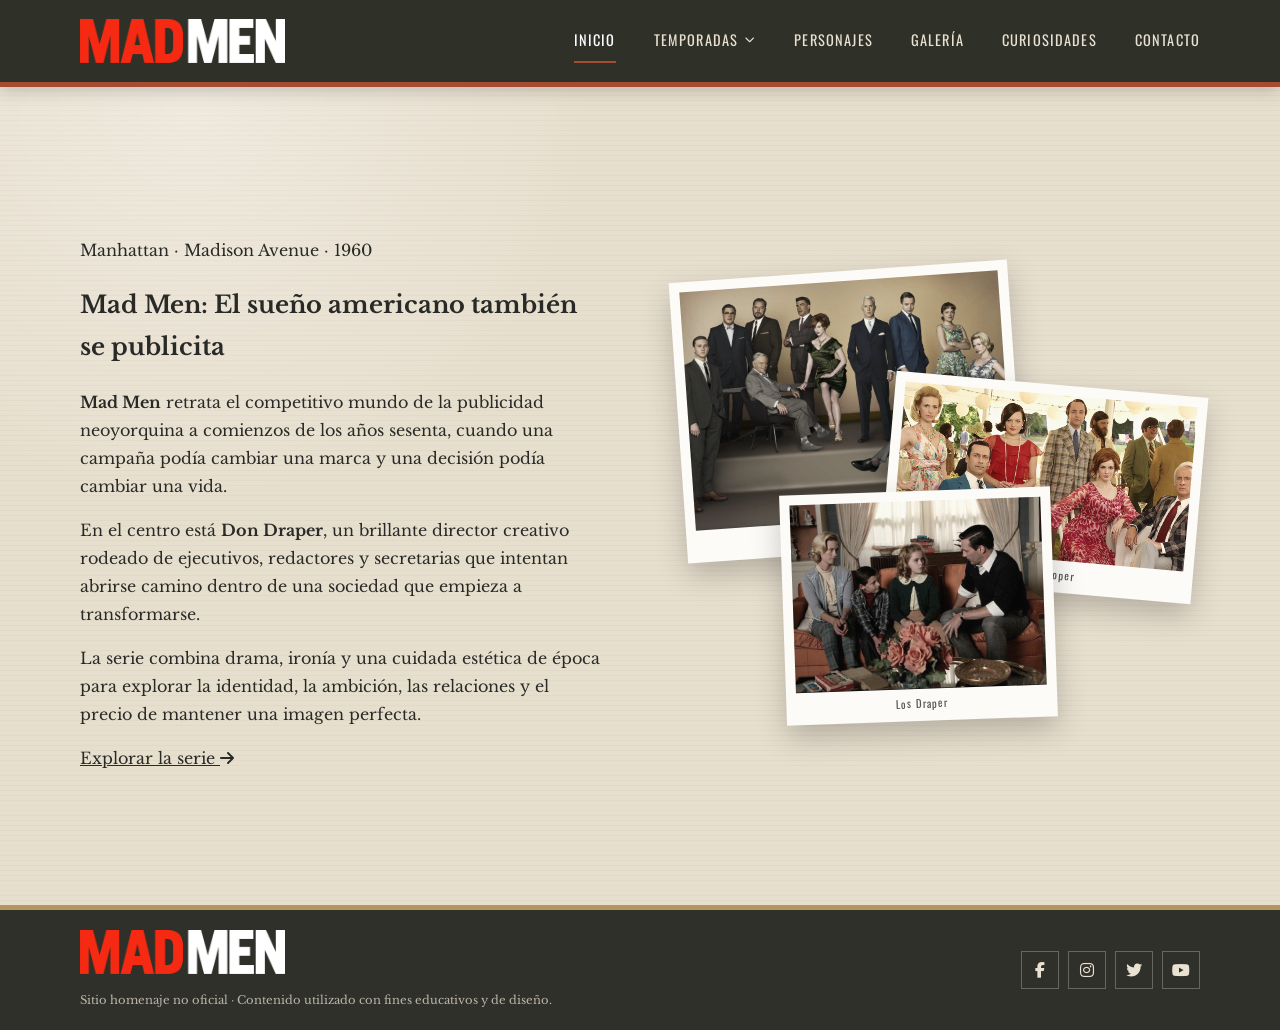
==== commit 111b5a4a: "update redes" ====
--- a/index.html
+++ b/index.html
@@ -98,6 +98,9 @@
       <a href="https://www.instagram.com/madmen_amc/" target="_blank" rel="noopener noreferrer" aria-label="Instagram">
         <i class="fa-brands fa-instagram"></i>
       </a>
+      <a href="https://x.com/MadMen_AMC" target="_blank" rel="noopener noreferrer" aria-label="Twitter">
+        <i class="fa-brands fa-twitter"></i>
+      </a>
       <a href="https://www.youtube.com/@amcplus" target="_blank" rel="noopener noreferrer" aria-label="YouTube">
         <i class="fa-brands fa-youtube"></i>
       </a>
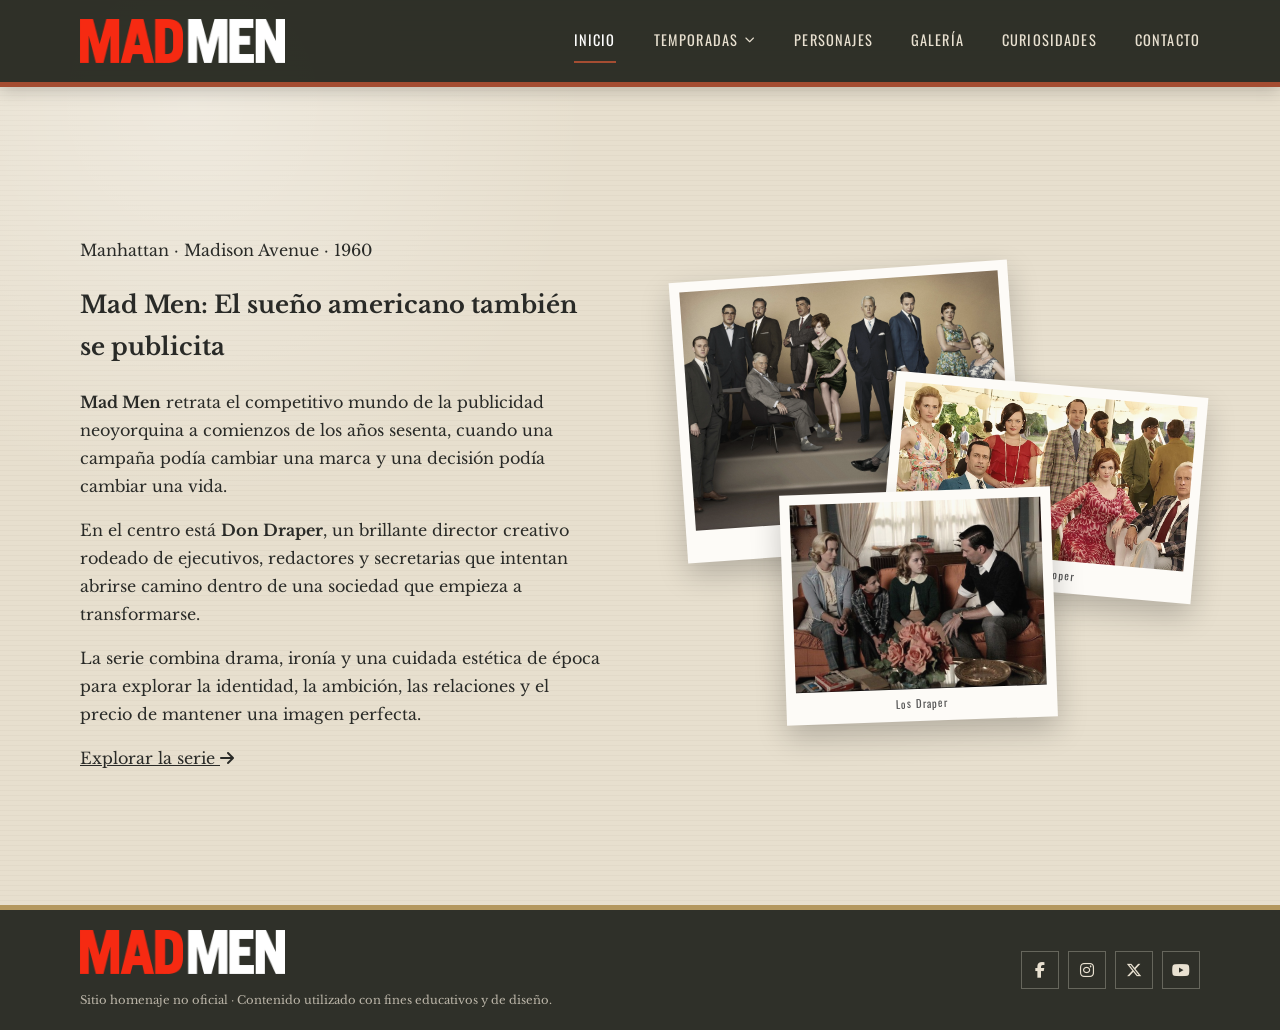
==== commit 99b0c888: "update redes" ====
--- a/index.html
+++ b/index.html
@@ -98,8 +98,8 @@
       <a href="https://www.instagram.com/madmen_amc/" target="_blank" rel="noopener noreferrer" aria-label="Instagram">
         <i class="fa-brands fa-instagram"></i>
       </a>
-      <a href="https://x.com/MadMen_AMC" target="_blank" rel="noopener noreferrer" aria-label="Twitter">
-        <i class="fa-brands fa-twitter"></i>
+      <a href="https://x.com/MadMen_AMC" target="_blank" rel="noopener noreferrer" aria-label="X (Twitter)">
+        <i class="fa-brands fa-x-twitter"></i>
       </a>
       <a href="https://www.youtube.com/@amcplus" target="_blank" rel="noopener noreferrer" aria-label="YouTube">
         <i class="fa-brands fa-youtube"></i>
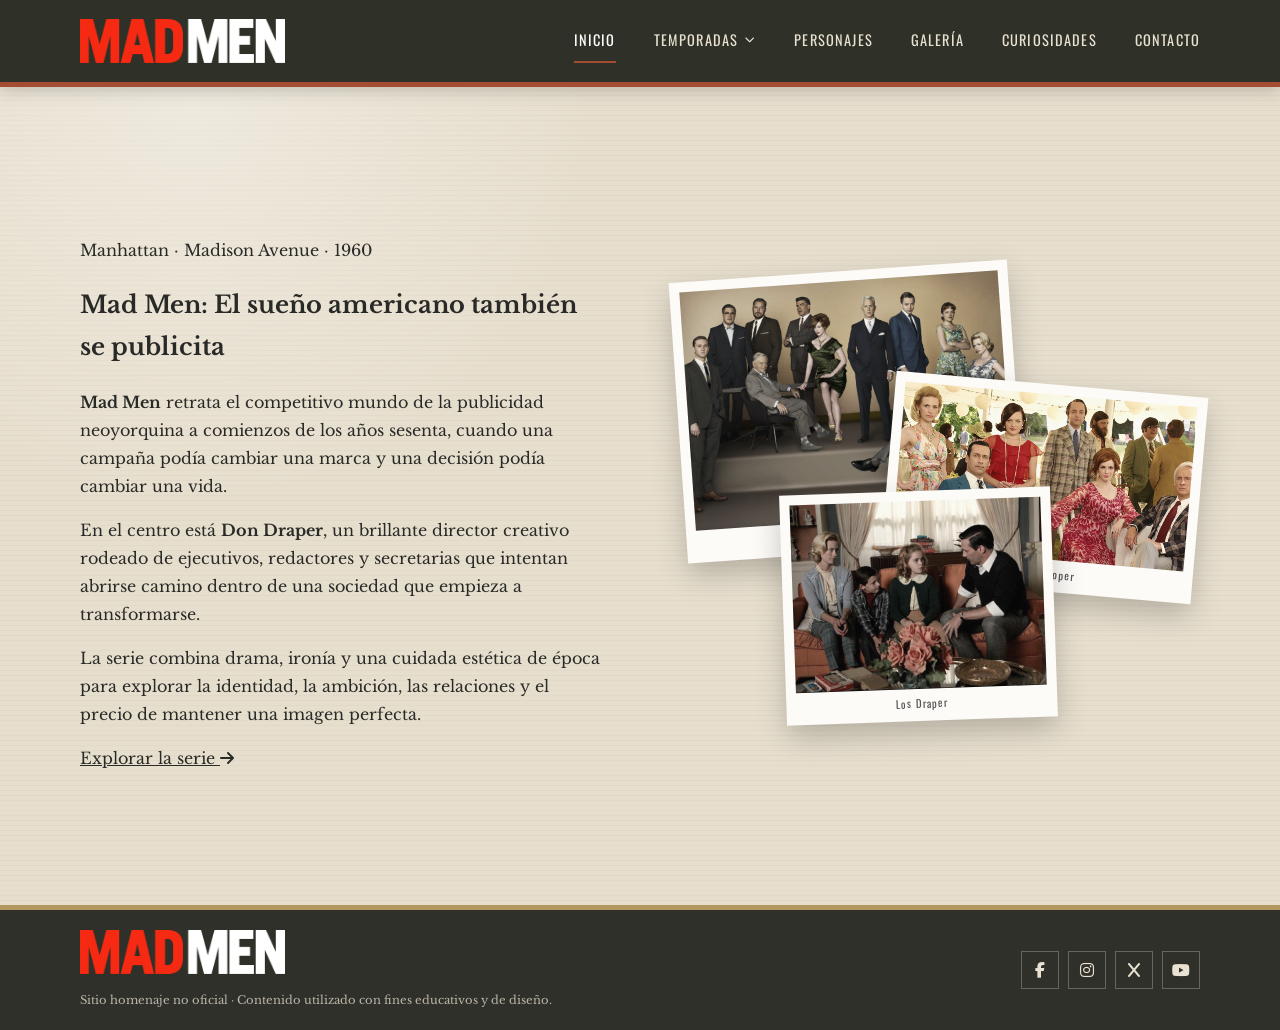
==== commit e4149c94: "update redes" ====
--- a/index.html
+++ b/index.html
@@ -99,7 +99,7 @@
         <i class="fa-brands fa-instagram"></i>
       </a>
       <a href="https://x.com/MadMen_AMC" target="_blank" rel="noopener noreferrer" aria-label="X (Twitter)">
-        <i class="fa-brands fa-x-twitter"></i>
+        <i class="fa-brands fa-x"></i>
       </a>
       <a href="https://www.youtube.com/@amcplus" target="_blank" rel="noopener noreferrer" aria-label="YouTube">
         <i class="fa-brands fa-youtube"></i>
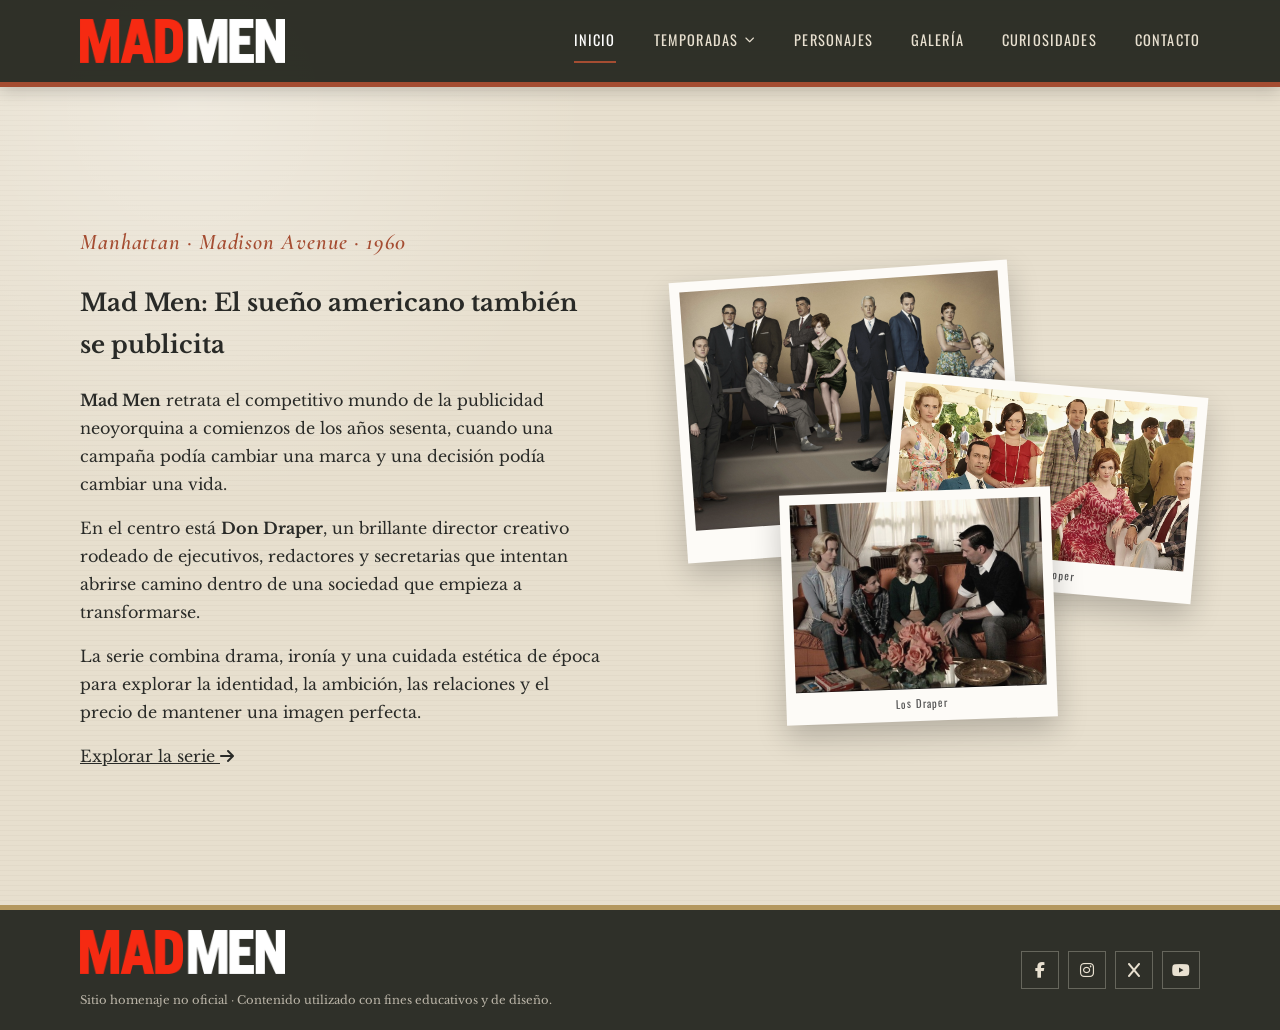
==== commit 4fdcb79c: "actualizacion" ====
--- a/index.html
+++ b/index.html
@@ -8,7 +8,7 @@
   <link rel="stylesheet" href="https://cdnjs.cloudflare.com/ajax/libs/font-awesome/6.4.0/css/all.min.css">
   <link rel="preconnect" href="https://fonts.googleapis.com">
   <link rel="preconnect" href="https://fonts.gstatic.com" crossorigin>
-  <link href="https://fonts.googleapis.com/css2?family=Libre+Baskerville:ital,wght@0,400;0,700;1,400&family=Oswald:wght@400;600&display=swap" rel="stylesheet">
+  <link href="https://fonts.googleapis.com/css2?family=Cormorant+Garamond:ital,wght@1,600&family=Libre+Baskerville:ital,wght@0,400;0,700;1,400&family=Oswald:wght@400;600&display=swap" rel="stylesheet">
 </head>
 <body>
 
--- a/css/estilos.css
+++ b/css/estilos.css
@@ -205,6 +205,17 @@
   min-width: 0;
 }
 
+/* Antetítulos ("eyebrow"): la línea corta que va arriba de cada título principal */
+.eyebrow {
+  margin: 0 0 10px;
+  color: var(--rust);
+  font-family: "Cormorant Garamond", "Libre Baskerville", Georgia, serif;
+  font-style: italic;
+  font-weight: 600;
+  font-size: clamp(1.15rem, 2vw, 1.4rem);
+  letter-spacing: .04em;
+}
+
 /* =========================================================
    Efecto de fotografías retro / "tiradas" en el Hero
    ========================================================= */
@@ -614,6 +625,11 @@
 
 .gallery-item:hover {
   transform: translateY(-4px);
+}
+
+.gallery-item:focus-visible {
+  outline: 3px solid var(--rust);
+  outline-offset: 3px;
 }
 
 .gallery-item img {
@@ -977,6 +993,14 @@
     flex-direction: column;
   }
 
+  /* Anula el transform de escritorio (translate -50%) que gana por especificidad
+     cuando el enlace queda en :focus-within al tocarlo en mobile, y que
+     empujaba el submenú fuera de la pantalla */
+  .nav-dropdown:hover .season-submenu,
+  .nav-dropdown:focus-within .season-submenu {
+    transform: none;
+  }
+
   .season-submenu a {
     display: block;
     padding: 12px 15px;
@@ -1672,4 +1696,54 @@
   .curiosity-card-featured {
     flex-basis: 100%;
   }
+}
+
+/* =========================================================
+   Estilo para la imagen en la tarjeta de curiosidades
+   ========================================================= */
+.curiosity-media {
+  margin: 14px 0 16px 0;
+  overflow: hidden;
+  border-radius: 2px;
+  border: 1px solid rgba(41, 42, 39, 0.15);
+  background: #222;
+}
+
+.curiosity-media img {
+  width: 100%;
+  height: auto;
+  aspect-ratio: 16 / 9;
+  object-fit: cover;
+  display: block;
+  filter: saturate(.9) contrast(1.02);
+  transition: transform 0.3s ease;
+}
+
+.curiosity-card:hover .curiosity-media img {
+  transform: scale(1.02);
+}
+
+/* =========================================================
+   Estilo para la imagen ilustrativa en la sección Contacto
+   ========================================================= */
+.contact-image {
+  margin: 24px 0;
+  overflow: hidden;
+  border-radius: 4px;
+  border: 1px solid rgba(41, 42, 39, 0.15);
+  background: #222;
+}
+
+.contact-image img {
+  width: 100%;
+  height: auto;
+  aspect-ratio: 16 / 9;
+  object-fit: cover;
+  display: block;
+  filter: saturate(.9) contrast(1.02);
+  transition: transform 0.3s ease;
+}
+
+.contact-image:hover img {
+  transform: scale(1.02);
 }
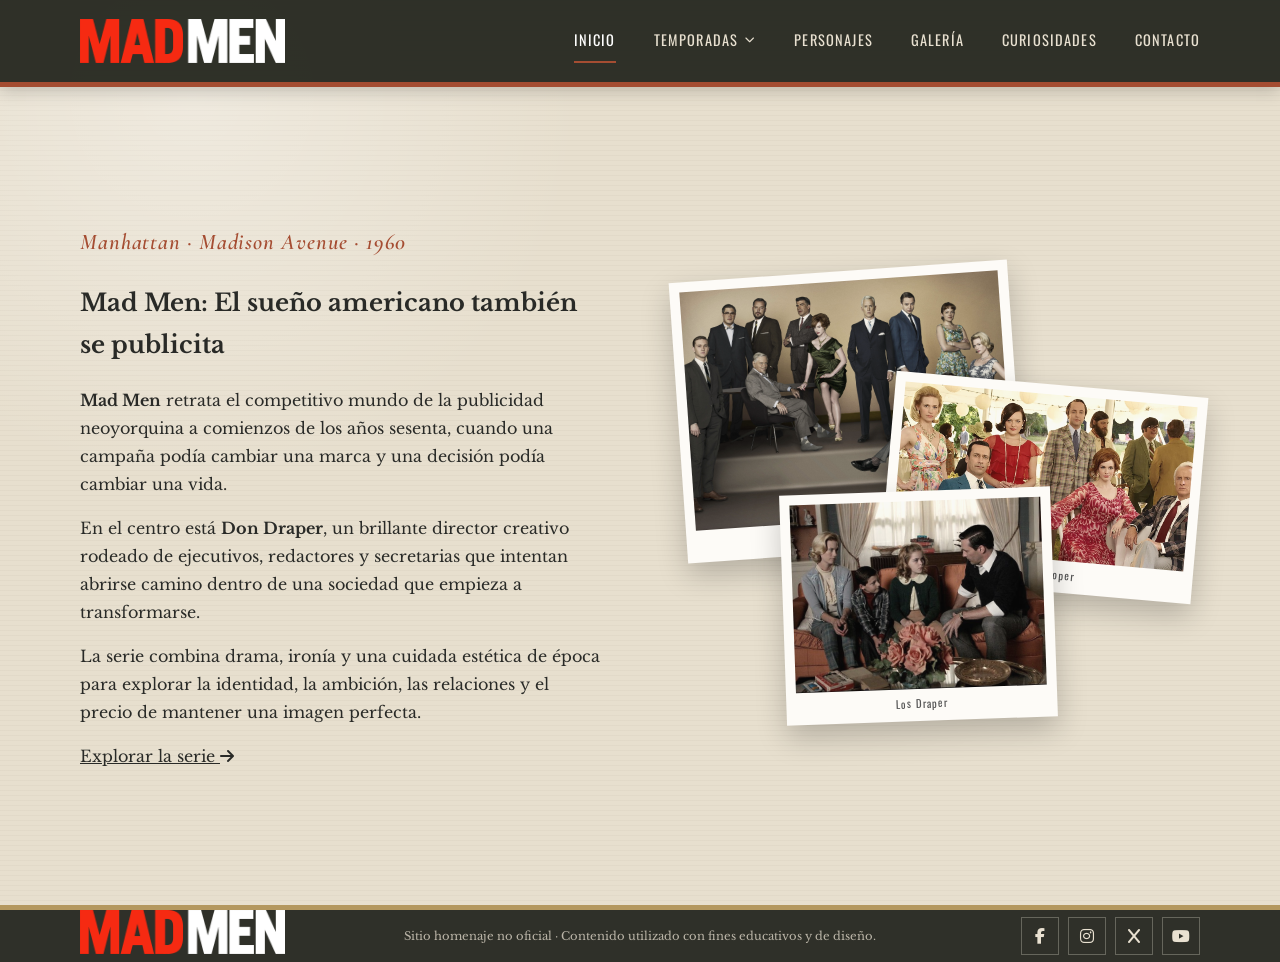
==== commit 9dfe796c: "actualizacion" ====
--- a/index.html
+++ b/index.html
@@ -87,24 +87,35 @@
 
 <footer class="site-footer">
   <div class="container footer-inner">
-    <div><a class="brand" href="index.html" aria-label="Mad Men, volver al inicio">
-      <img src="img/logo-mad-men.png" alt="Mad Men"></a>
-      <p class="legal">Sitio homenaje no oficial · Contenido utilizado con fines educativos y de diseño.</p></div>
 
-      <div class="social">
+    <div class="footer-brand">
+      <a class="brand" href="index.html" aria-label="Mad Men, volver al inicio">
+        <img src="img/logo-mad-men.png" alt="Mad Men">
+      </a>
+    </div>
+
+    <p class="legal">
+      Sitio homenaje no oficial · Contenido utilizado con fines educativos y de diseño.
+    </p>
+
+    <div class="social">
       <a href="https://www.facebook.com/MadMen" target="_blank" rel="noopener noreferrer" aria-label="Facebook">
         <i class="fa-brands fa-facebook-f"></i>
       </a>
+
       <a href="https://www.instagram.com/madmen_amc/" target="_blank" rel="noopener noreferrer" aria-label="Instagram">
         <i class="fa-brands fa-instagram"></i>
       </a>
+
       <a href="https://x.com/MadMen_AMC" target="_blank" rel="noopener noreferrer" aria-label="X (Twitter)">
         <i class="fa-brands fa-x"></i>
       </a>
+
       <a href="https://www.youtube.com/@amcplus" target="_blank" rel="noopener noreferrer" aria-label="YouTube">
         <i class="fa-brands fa-youtube"></i>
       </a>
     </div>
+
   </div>
 </footer>
 
--- a/css/estilos.css
+++ b/css/estilos.css
@@ -877,12 +877,24 @@
 }
 
 .footer-inner {
-  min-height: 105px;
-  display: flex;
-  align-items: center;
-  justify-content: space-between;
-  gap: 25px;
-  padding: 20px 0;
+  display: grid;
+  grid-template-columns: 1fr auto 1fr;
+  align-items: center;
+  gap: 30px;
+}
+
+.footer-brand {
+  justify-self: start;
+}
+
+.footer-inner .legal {
+  margin: 0;
+  text-align: center;
+  justify-self: center;
+}
+
+.footer-inner .social {
+  justify-self: end;
 }
 
 .footer-title {
@@ -1117,9 +1129,16 @@
   }
 
   .footer-inner {
-    flex-direction: column;
-    align-items: flex-start;
-  }
+  grid-template-columns: 1fr;
+  text-align: center;
+  gap: 20px;
+}
+
+.footer-brand,
+.footer-inner .legal,
+.footer-inner .social {
+  justify-self: center;
+}
 
   .social {
     margin-top: 5px;
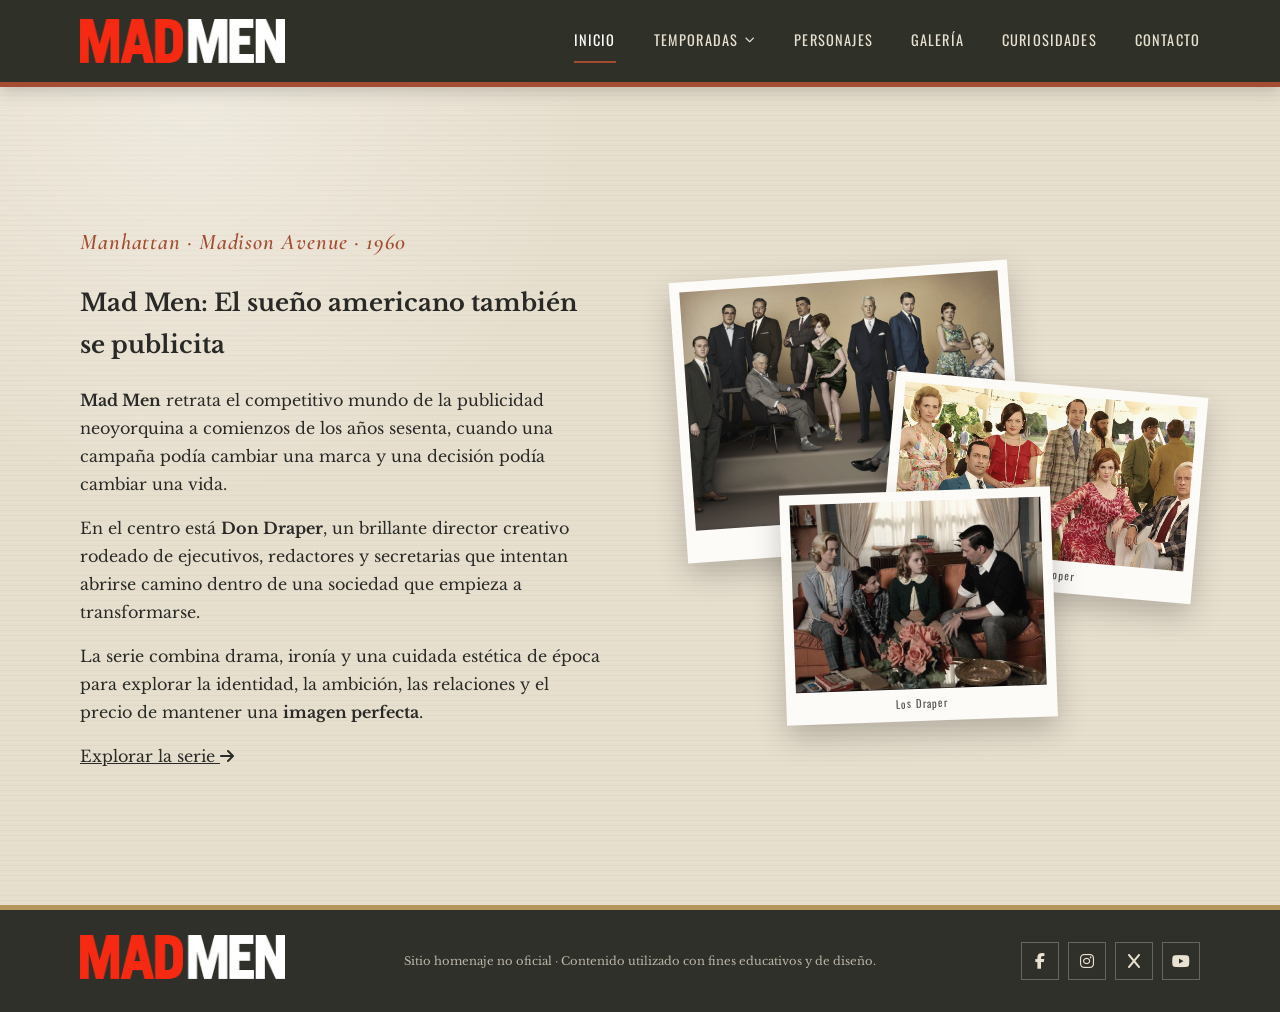
==== commit b43ca7d0: "texto" ====
--- a/index.html
+++ b/index.html
@@ -59,7 +59,7 @@
 
       <p>En el centro está <strong>Don Draper</strong>, un brillante director creativo rodeado de ejecutivos, redactores y secretarias que intentan abrirse camino dentro de una sociedad que empieza a transformarse.</p>
 
-      <p>La serie combina drama, ironía y una cuidada estética de época para explorar la identidad, la ambición, las relaciones y el precio de mantener una imagen perfecta.</p>
+      <p>La serie combina drama, ironía y una cuidada estética de época para explorar la identidad, la ambición, las relaciones y el precio de mantener una <strong>imagen perfecta</strong>.</p>
 
       <a class="button" href="temporadas.html">
         Explorar la serie <i class="fa-solid fa-arrow-right"></i>
--- a/css/estilos.css
+++ b/css/estilos.css
@@ -881,6 +881,8 @@
   grid-template-columns: 1fr auto 1fr;
   align-items: center;
   gap: 30px;
+  padding-top: 25px;
+  padding-bottom: 25px;
 }
 
 .footer-brand {
